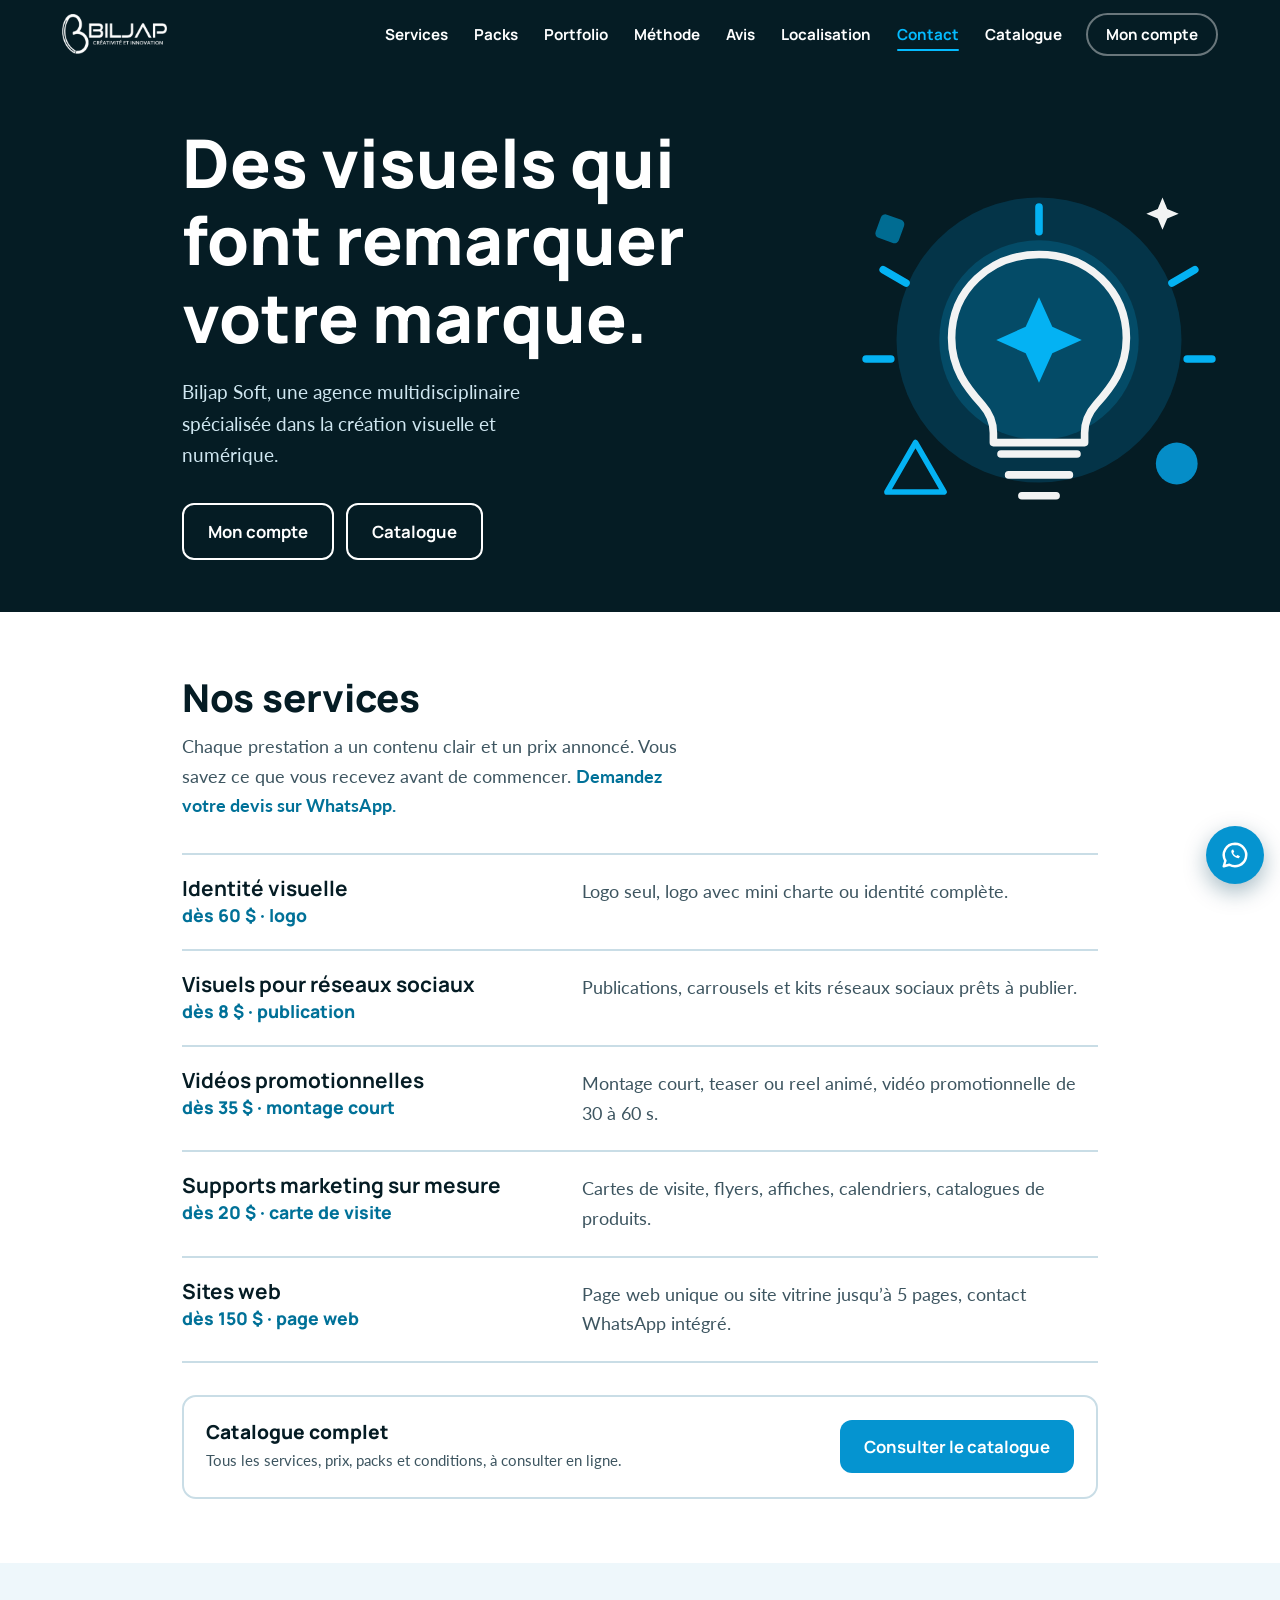
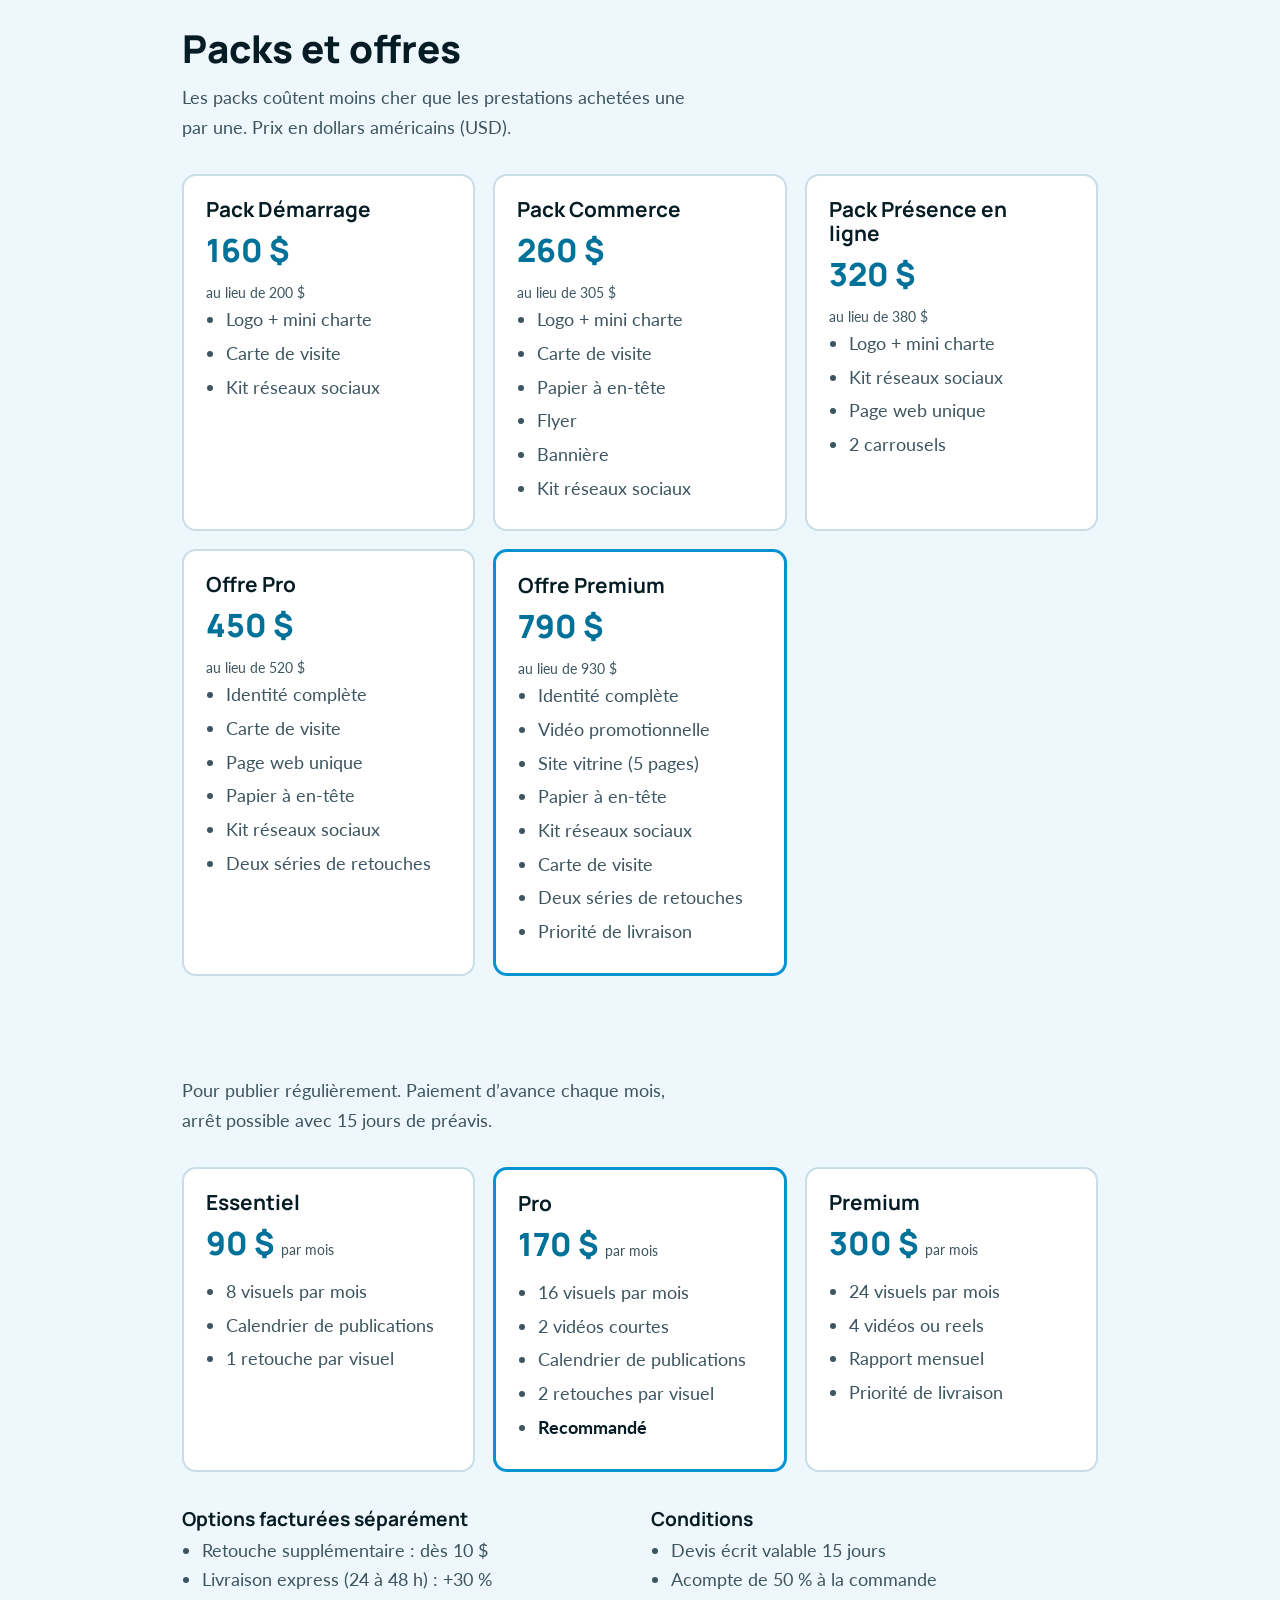
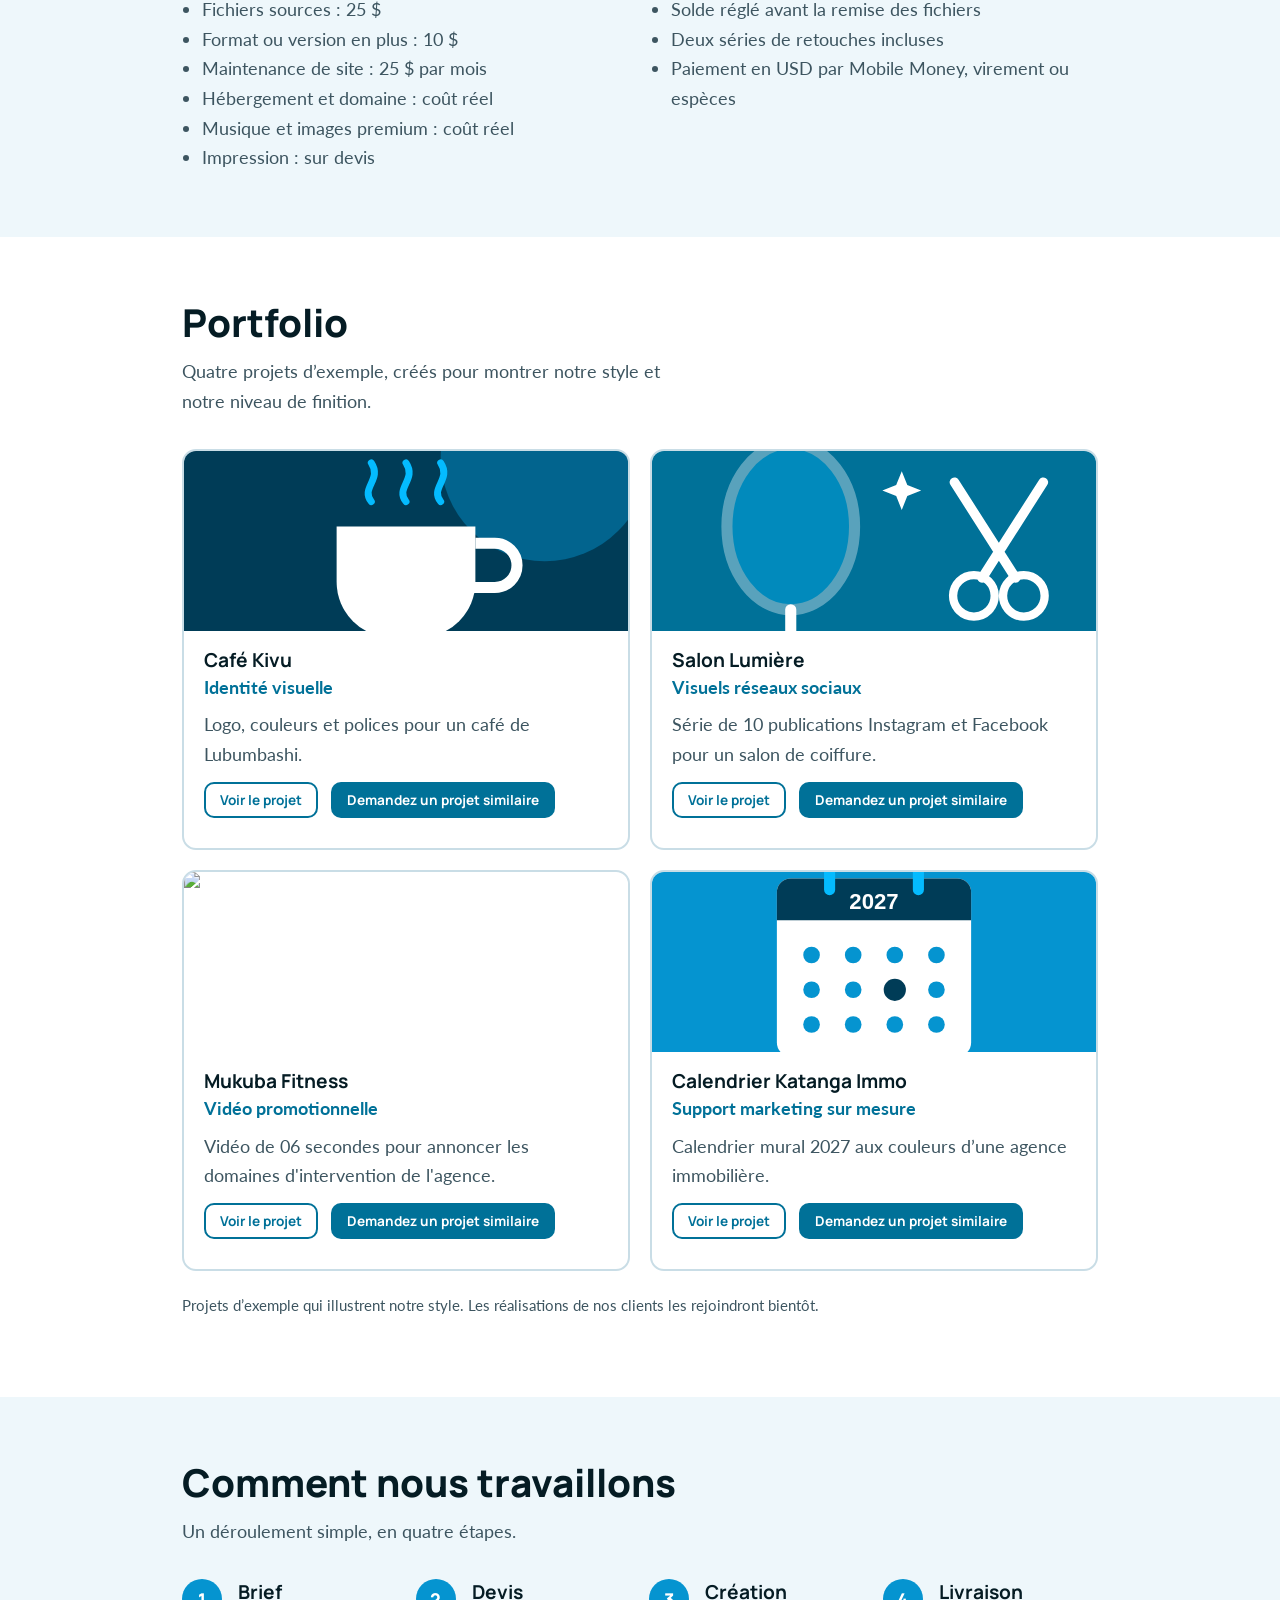
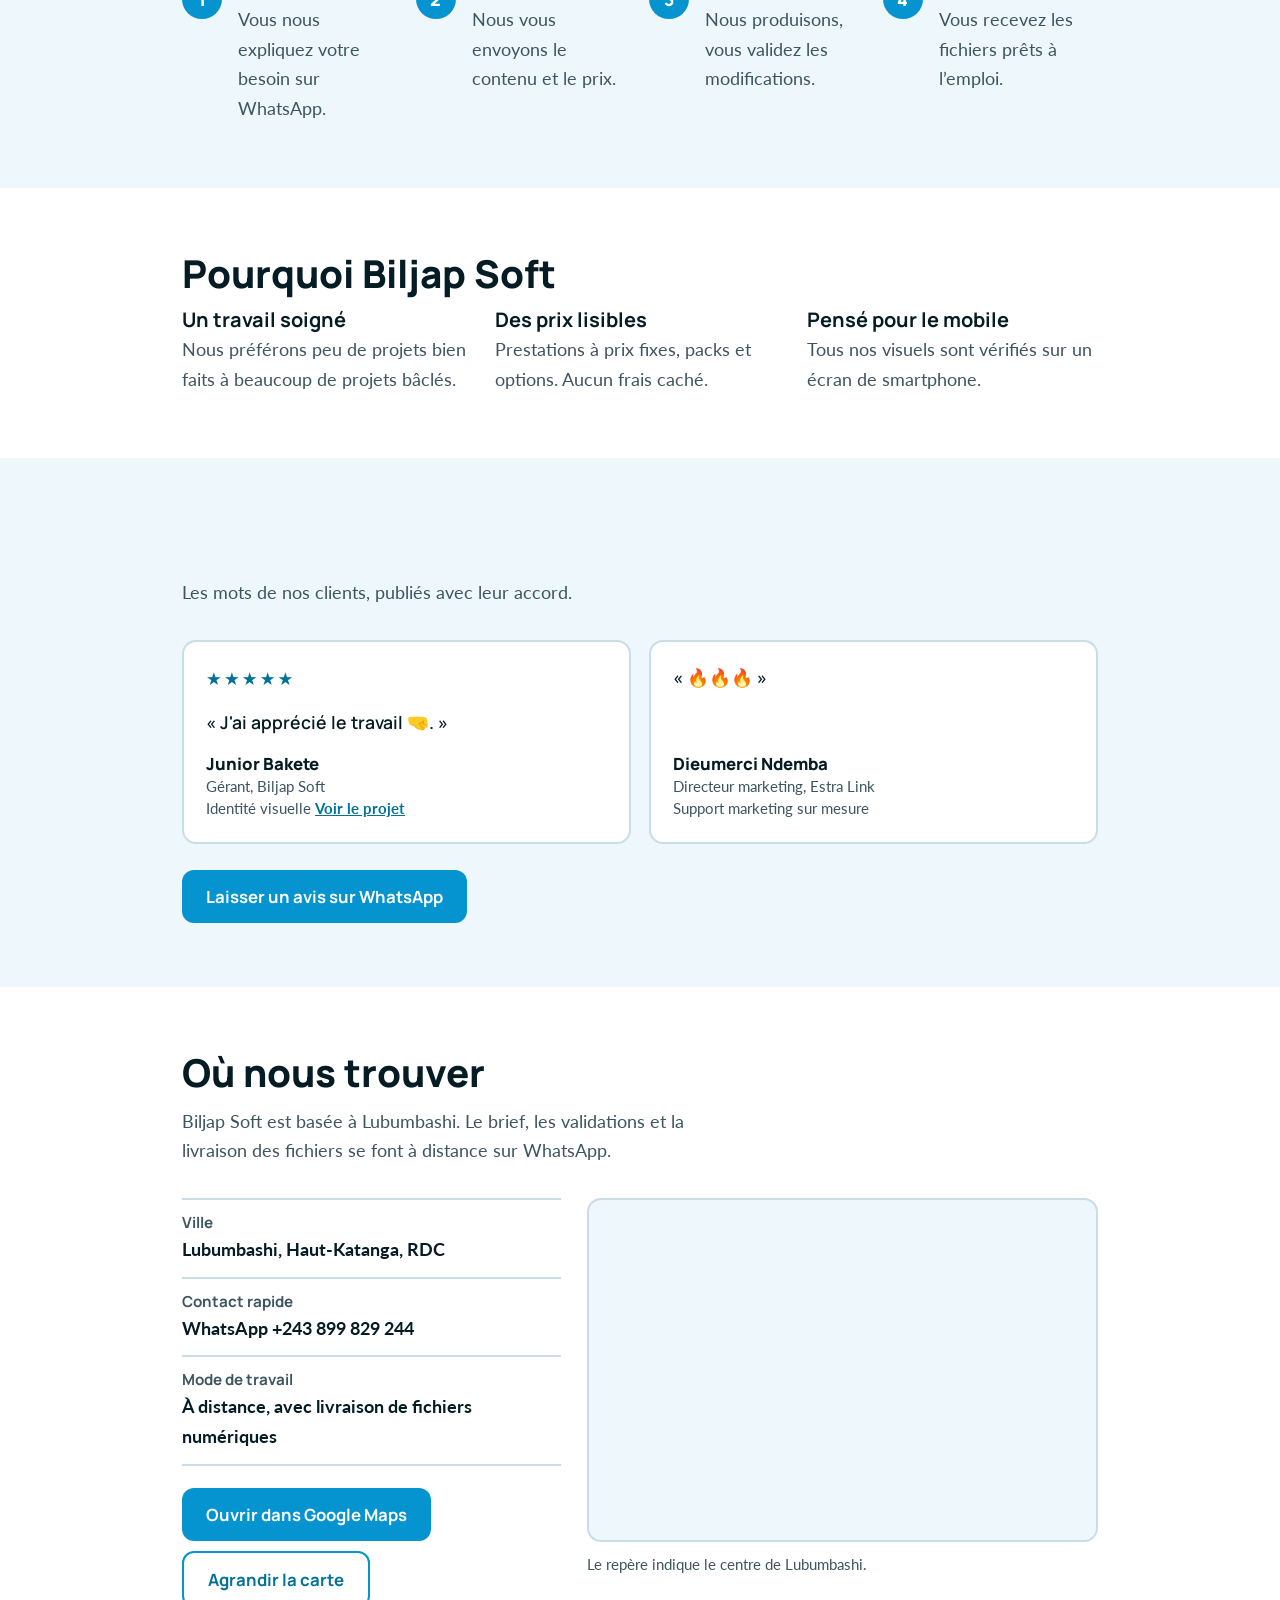
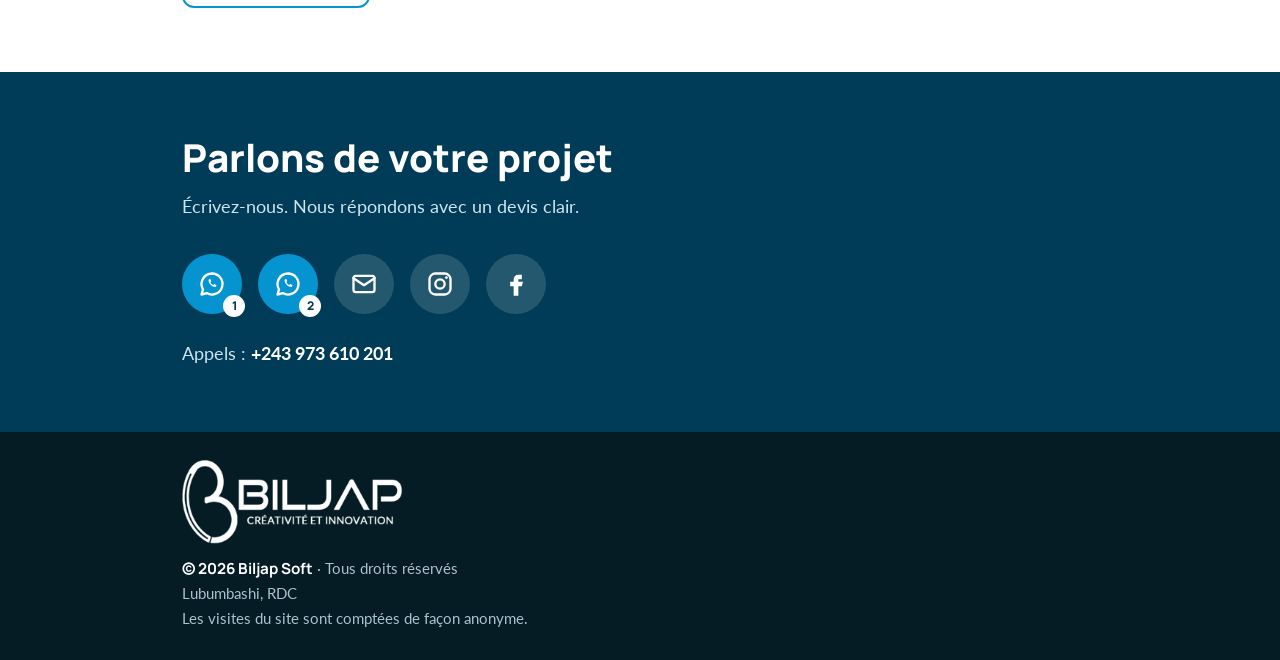
==== index.html @ a33b670e "Update index.html" ====
<!DOCTYPE html>
<html lang="fr">
<head>
<meta name="google-site-verification" content="WA7ahetMxqHsNyZoicNQ0IKhXaXVErOeEX6-_JvcF7I" />
<meta charset="utf-8">
<meta name="viewport" content="width=device-width, initial-scale=1, viewport-fit=cover">
<link rel="icon" href="assets/favicon.svg" type="image/svg+xml">
<title>Biljap Soft – Agence de création visuelle et numérique à Lubumbashi</title>
<meta name="description" content="Identité visuelle, vidéos promotionnelles, supports marketing et sites web sur mesure. Agence à Lubumbashi.">
<link rel="stylesheet" href="https://fonts.googleapis.com/css2?family=Lato:wght@400;700&family=Manrope:wght@600;700;800&display=swap">
<link rel="stylesheet" href="assets/style.css?v=3">
<link rel="stylesheet" href="assets/avis.css?v=3">
<link rel="stylesheet" href="assets/animations.css">
<link rel="stylesheet" href="assets/navbar.css?v=2">
<script src="assets/script.js" defer></script>
<script src="assets/navbar.js?v=2" defer></script>
<script src="assets/portfolio-video.js?v=2" defer></script>
<script src="assets/avis.js?v=3" defer></script>
<script src="assets/supabase-config.js" defer></script>
<script src="assets/visites.js" defer></script>
<script type="application/ld+json">{"@context":"https://schema.org","@type":"ProfessionalService","name":"Biljap Soft","description":"Agence de création visuelle et numérique : identité visuelle, réseaux sociaux, vidéos, supports marketing et sites web.","telephone":"+243973610201","email":"contact1bjp@gmail.com","address":{"@type":"PostalAddress","streetAddress":"Quartier Karavia","addressLocality":"Lubumbashi","addressRegion":"Haut-Katanga","addressCountry":"CD"},"geo":{"@type":"GeoCoordinates","latitude":-11.6647,"longitude":27.4794},"areaServed":"Lubumbashi","sameAs":["https://instagram.com/biljap1","https://facebook.com/biljap01"]}</script>
</head>
<body>
<div class="topnav" id="topnav">
  <div class="wrap tn-in">
    <a class="logo" href="#haut" aria-label="Biljap Soft, retour en haut"><img src="assets/logo-biljap-blanc.png" alt="Biljap, créativité et innovation" height="40" style="height:40px;width:auto;display:block"></a>
    <button class="burger" type="button" aria-expanded="false" aria-controls="menu" aria-label="Ouvrir le menu"><span></span><span></span><span></span></button>
    <nav class="menu" id="menu" aria-label="Navigation du site"><a href="#services">Services</a><a href="#packs">Packs</a><a href="#portfolio">Portfolio</a><a href="#methode">Méthode</a><a href="#avis">Avis</a><a href="#localisation">Localisation</a><a href="#contact">Contact</a><a href="catalogue.html">Catalogue</a><a class="compte" href="compte.html">Mon compte</a></nav>
  </div>
</div>
<header>
  <div class="hero" id="haut">
  <img class="art" src="assets/hero-creativite.svg" alt="" aria-hidden="true">
    <div class="wrap">
      <h1>Des visuels qui font remarquer votre marque.</h1>
      <p>Biljap Soft, une agence multidisciplinaire spécialisée dans la création visuelle et numérique.</p>
      <div class="btns">
        <a class="btn ghost" href="compte.html">Mon compte</a>
        <a class="btn ghost" href="catalogue.html">Catalogue</a>
      </div>
    </div>
  </div>
</header>
<main>
<section id="services">
  <div class="wrap">
    <h2>Nos services</h2>
    <p class="lead">Chaque prestation a un contenu clair et un prix annoncé. Vous savez ce que vous recevez avant de commencer. <a href="whatsapp://send?phone=243899829244?text=Bonjour%20Biljap%2C%20je%20souhaite%20un%20devis." style="text-decoration:none"><b>Demandez votre devis sur WhatsApp.</b></a></p>
    <div class="svc">
      <article><h3>Identité visuelle <span class="px">dès 60 $ · logo</span></h3><p>Logo seul, logo avec mini charte ou identité complète.</p></article>
      <article><h3>Visuels pour réseaux sociaux <span class="px">dès 8 $ · publication</span></h3><p>Publications, carrousels et kits réseaux sociaux prêts à publier.</p></article>
      <article><h3>Vidéos promotionnelles <span class="px">dès 35 $ · montage court</span></h3><p>Montage court, teaser ou reel animé, vidéo promotionnelle de 30 à 60 s.</p></article>
      <article><h3>Supports marketing sur mesure <span class="px">dès 20 $ · carte de visite</span></h3><p>Cartes de visite, flyers, affiches, calendriers, catalogues de produits.</p></article>
      <article><h3>Sites web <span class="px">dès 150 $ · page web</span></h3><p>Page web unique ou site vitrine jusqu’à 5 pages, contact WhatsApp intégré.</p></article>
    </div>
    <div class="cat"><div><b>Catalogue complet</b><span>Tous les services, prix, packs et conditions, à consulter en ligne.</span></div><a class="btn main" href="catalogue.html">Consulter le catalogue</a></div>
  </div>
</section>

<section class="alt" id="packs">
  <div class="wrap">
    <h2>Packs et offres</h2>
    <p class="lead">Les packs coûtent moins cher que les prestations achetées une par une. Prix en dollars américains (USD).</p>
    <div class="packs"><div class="pack"><h3>Pack Démarrage</h3><div class="p">160 $</div><small>au lieu de 200 $</small><ul><li>Logo + mini charte</li><li>Carte de visite</li><li>Kit réseaux sociaux</li></ul></div><div class="pack"><h3>Pack Commerce</h3><div class="p">260 $</div><small>au lieu de 305 $</small><ul><li>Logo + mini charte</li><li>Carte de visite</li><li>Papier à en-tête</li><li>Flyer</li><li>Bannière</li><li>Kit réseaux sociaux</li></ul></div><div class="pack"><h3>Pack Présence en ligne</h3><div class="p">320 $</div><small>au lieu de 380 $</small><ul><li>Logo + mini charte</li><li>Kit réseaux sociaux</li><li>Page web unique</li><li>2 carrousels</li></ul></div><div class="pack"><h3>Offre Pro</h3><div class="p">450 $</div><small>au lieu de 520 $</small><ul><li>Identité complète</li><li>Carte de visite</li><li>Page web unique</li><li>Papier à en-tête</li><li>Kit réseaux sociaux</li><li>Deux séries de retouches</li></ul></div><div class="pack best"><h3>Offre Premium</h3><div class="p">790 $</div><small>au lieu de 930 $</small><ul><li>Identité complète</li><li>Vidéo promotionnelle</li><li>Site vitrine (5 pages)</li><li>Papier à en-tête</li><li>Kit réseaux sociaux</li><li>Carte de visite</li><li>Deux séries de retouches</li><li>Priorité de livraison</li></ul></div></div>
    <h2 style="margin-top:44px">Abonnements mensuels</h2>
    <p class="lead">Pour publier régulièrement. Paiement d’avance chaque mois, arrêt possible avec 15 jours de préavis.</p>
    <div class="packs"><div class="pack"><h3>Essentiel</h3><div class="p">90 $ <small>par mois</small></div><ul><li>8 visuels par mois</li><li>Calendrier de publications</li><li>1 retouche par visuel</li></ul></div><div class="pack best"><h3>Pro</h3><div class="p">170 $ <small>par mois</small></div><ul><li>16 visuels par mois</li><li>2 vidéos courtes</li><li>Calendrier de publications</li><li>2 retouches par visuel</li><li><em>Recommandé</em></li></ul></div><div class="pack"><h3>Premium</h3><div class="p">300 $ <small>par mois</small></div><ul><li>24 visuels par mois</li><li>4 vidéos ou reels</li><li>Rapport mensuel</li><li>Priorité de livraison</li></ul></div></div>
    <div class="rules" style="margin-top:36px">
      <div><h3>Options facturées séparément</h3><ul><li>Retouche supplémentaire : dès 10 $</li><li>Livraison express (24 à 48 h) : +30 %</li><li>Fichiers sources : 25 $</li><li>Format ou version en plus : 10 $</li><li>Maintenance de site : 25 $ par mois</li><li>Hébergement et domaine : coût réel</li><li>Musique et images premium : coût réel</li><li>Impression : sur devis</li></ul></div>
      <div><h3>Conditions</h3><ul><li>Devis écrit valable 15 jours</li><li>Acompte de 50 % à la commande</li><li>Solde réglé avant la remise des fichiers</li><li>Deux séries de retouches incluses</li><li>Paiement en USD par Mobile Money, virement ou espèces</li></ul></div>
    </div>
  </div>
</section>

<section id="portfolio">
  <div class="wrap">
    <h2>Portfolio</h2>
    <p class="lead">Quatre projets d’exemple, créés pour montrer notre style et notre niveau de finition.</p>
    <div class="works">
      <article class="work"><div class="thumb" style="padding:0;display:block"><img src="assets/projet-cafe-kivu.svg" alt="Tasse de café fumante" width="320" height="180" style="width:100%;height:180px;object-fit:cover;display:block"></div><div class="t"><h3>Café Kivu</h3><div class="k">Identité visuelle</div><p>Logo, couleurs et polices pour un café de Lubumbashi.</p><a class="sec" href="projet.html?id=cafe-kivu">Voir le projet</a> <a href="https://wa.me/243899829244?text=Bonjour%2C%20je%20souhaite%20une%20identit%C3%A9%20visuelle%20comme%20Caf%C3%A9%20Kivu.">Demandez un projet similaire</a></div></article>
      <article class="work"><div class="thumb" style="padding:0;display:block"><img src="assets/projet-salon-lumiere.svg" alt="Miroir et ciseaux de coiffure" width="320" height="180" style="width:100%;height:180px;object-fit:cover;display:block"></div><div class="t"><h3>Salon Lumière</h3><div class="k">Visuels réseaux sociaux</div><p>Série de 10 publications Instagram et Facebook pour un salon de coiffure.</p><a class="sec" href="projet.html?id=salon-lumiere">Voir le projet</a> <a href="https://wa.me/243899829244?text=Bonjour%2C%20je%20souhaite%20des%20visuels%20comme%20Salon%20Lumi%C3%A8re.">Demandez un projet similaire</a></div></article>
      <article class="work"><div class="thumb" style="padding:0;display:block"><img src="assets/projet-mukuba-fitness.svg" alt="Haltère avec bouton de lecture vidéo" width="320" height="180" style="width:100%;height:180px;object-fit:cover;display:block"></div><div class="t"><h3>Mukuba Fitness</h3><div class="k">Vidéo promotionnelle</div><p>Vidéo de 06 secondes pour annoncer les domaines d'intervention de l'agence.</p><a class="sec" href="projet.html?id=mukuba-fitness">Voir le projet</a> <a href="https://wa.me/243899829244?text=Bonjour%2C%20je%20souhaite%20une%20vid%C3%A9o%20comme%20Mukuba%20Fitness.">Demandez un projet similaire</a></div></article>
      <article class="work"><div class="thumb" style="padding:0;display:block"><img src="assets/projet-calendrier-katanga.svg" alt="Calendrier mural 2027" width="320" height="180" style="width:100%;height:180px;object-fit:cover;display:block"></div><div class="t"><h3>Calendrier Katanga Immo</h3><div class="k">Support marketing sur mesure</div><p>Calendrier mural 2027 aux couleurs d’une agence immobilière.</p><a class="sec" href="projet.html?id=calendrier-katanga-immo">Voir le projet</a> <a href="https://wa.me/243899829244?text=Bonjour%2C%20je%20souhaite%20un%20calendrier%20comme%20Katanga%20Immo.">Demandez un projet similaire</a></div></article>
    </div>
    <p class="note">Projets d’exemple qui illustrent notre style. Les réalisations de nos clients les rejoindront bientôt.</p>
  </div>
</section>

<section class="alt" id="methode">
  <div class="wrap">
    <h2>Comment nous travaillons</h2>
    <p class="lead">Un déroulement simple, en quatre étapes.</p>
    <ol class="steps">
      <li><b>Brief</b><span>Vous nous expliquez votre besoin sur WhatsApp.</span></li>
      <li><b>Devis</b><span>Nous vous envoyons le contenu et le prix.</span></li>
      <li><b>Création</b><span>Nous produisons, vous validez les modifications.</span></li>
      <li><b>Livraison</b><span>Vous recevez les fichiers prêts à l’emploi.</span></li>
    </ol>
  </div>
</section>

<section id="engagements">
  <div class="wrap">
    <h2>Pourquoi Biljap Soft</h2>
    <div class="facts">
      <div><h3>Un travail soigné</h3><p>Nous préférons peu de projets bien faits à beaucoup de projets bâclés.</p></div>
      <div><h3>Des prix lisibles</h3><p>Prestations à prix fixes, packs et options. Aucun frais caché.</p></div>
      <div><h3>Pensé pour le mobile</h3><p>Tous nos visuels sont vérifiés sur un écran de smartphone.</p></div>
    </div>
  </div>
</section>

<section class="alt" id="avis">
  <div class="wrap">
    <h2>Avis de nos clients</h2>
    <p class="lead">Les mots de nos clients, publiés avec leur accord.</p>
    <div id="avis-liste">
      <div class="vide"><b>Les premiers avis arrivent bientôt</b><p>Le site est récent : les avis de nos premiers clients seront publiés ici, avec leur accord. Vous avez déjà travaillé avec nous ? Partagez votre expérience.</p></div>
    </div>
    <div class="avis-cta"><a class="btn main" href="https://wa.me/243899829244?text=Bonjour%20Biljap%20Soft%2C%20je%20souhaite%20laisser%20un%20avis.%0AMon%20nom%20%3A%0AMon%20entreprise%20%3A%0AService%20re%C3%A7u%20%3A%0AMon%20avis%20%3A%0AJe%20vous%20autorise%20%C3%A0%20publier%20cet%20avis%20sur%20votre%20site%20%3A%20oui">Laisser un avis sur WhatsApp</a></div>
  </div>
</section>

<section id="localisation">
  <div class="wrap">
    <h2>Où nous trouver</h2>
    <p class="lead">Biljap Soft est basée à Lubumbashi. Le brief, les validations et la livraison des fichiers se font à distance sur WhatsApp.</p>
    <div class="loc">
      <div>
        <dl>
          <div><dt>Ville</dt><dd>Lubumbashi, Haut-Katanga, RDC</dd></div>
          <div><dt>Contact rapide</dt><dd>WhatsApp +243 899 829 244</dd></div>
          <div><dt>Mode de travail</dt><dd>À distance, avec livraison de fichiers numériques</dd></div>
        </dl>
        <div class="btns">
          <a class="btn main" href="https://www.google.com/maps/search/?api=1&amp;query=Lubumbashi%2C%20RDC" target="_blank" rel="noopener">Ouvrir dans Google Maps</a>
          <a class="btn line" href="https://www.openstreetmap.org/?mlat=-11.6647&amp;mlon=27.4794#map=13/-11.6647/27.4794" target="_blank" rel="noopener">Agrandir la carte</a>
        </div>
      </div>
      <div>
        <div class="map"><iframe title="Carte de Lubumbashi" loading="lazy" referrerpolicy="no-referrer" src="https://www.openstreetmap.org/export/embed.html?bbox=27.42%2C-11.70%2C27.54%2C-11.63&amp;layer=mapnik&amp;marker=-11.6647%2C27.4794"></iframe></div>
        <p class="map-note">Le repère indique le centre de Lubumbashi.</p>
      </div>
    </div>
  </div>
</section>

<section class="contact" id="contact">
  <div class="wrap">
    <h2>Parlons de votre projet</h2>
    <p class="lead">Écrivez-nous. Nous répondons avec un devis clair.</p>
    <div class="icons">
      <a class="wa" href="whatsapp://send?phone=243899829244" aria-label="WhatsApp 1 : +243 899 829 244" title="WhatsApp 1"><img src="assets/icon-whatsapp.svg" alt="" width="28" height="28"><span class="n">1</span></a>
      <a class="wa" href="whatsapp://send?phone=243973610201" aria-label="WhatsApp 2 : +243 973 610 201" title="WhatsApp 2"><img src="assets/icon-whatsapp.svg" alt="" width="28" height="28"><span class="n">2</span></a>
      <a href="mailto:contact1bjp@gmail.com" aria-label="E-mail : contact1bjp@gmail.com" title="E-mail"><img src="assets/icon-email.svg" alt="" width="28" height="28"></a>
      <a href="https://www.instagram.com/biljap1?dmpr=czBpMTJ1c3Nvdmox&utm_source=qr" aria-label="Instagram : biljap1" title="Instagram"><img src="assets/icon-instagram.svg" alt="" width="28" height="28"></a>
      <a href="https://www.facebook.com/share/19TpGvCeK1/?mibextid=wwXIfr" aria-label="Facebook : biljap01" title="Facebook"><img src="assets/icon-facebook.svg" alt="" width="28" height="28"></a>
    </div>
    <p class="call">Appels : <a href="tel:+243973610201" style="text-decoration:none; size:14px">+243 973 610 201</a></p>
  </div>
</section>
</main>

<footer>
  <div class="wrap">
    <img src="assets/logo-biljap-blanc.png" alt="Biljap, créativité et innovation" style="height:84px;width:auto;display:block;margin-bottom:12px"><b>© 2026 Biljap Soft</b> · Tous droits réservés<br>Lubumbashi, RDC<br>Les visites du site sont comptées de façon anonyme.
  </div>
</footer>
</body>
</html>
---- assets/style.css ----
:root{
  --bg:#fff; --text:#051C24; --muted:#3d5560; --surface:#EEF7FB; --line:#c9dde6;
  --brand:#0594D0; --deep:#003C57; --sky:#04BBFF; --accent:#007198; --ink:#051C24;
  --link:#007198;
  box-sizing:border-box;
  padding-top:env(safe-area-inset-top,0px); padding-bottom:env(safe-area-inset-bottom,0px);
}
@media (prefers-color-scheme:dark){
  :root:not([data-theme="light"]){--bg:#051C24;--text:#fff;--muted:#a9c3cf;--surface:#0a2b38;--line:#14495e;--link:#04BBFF}
}
:root[data-theme="dark"]{--bg:#051C24;--text:#fff;--muted:#a9c3cf;--surface:#0a2b38;--line:#14495e;--link:#04BBFF}
html{scroll-padding-top:env(safe-area-inset-top,0px);scroll-behavior:smooth}
*,*::before,*::after{box-sizing:inherit}
body{margin:0;background:var(--bg);color:var(--text);font:400 18px/1.65 Lato,system-ui,sans-serif;-webkit-text-size-adjust:100%}
h1,h2,h3{font-family:Manrope,system-ui,sans-serif;line-height:1.15;margin:0}
a{color:var(--link)}
:focus-visible{outline:3px solid var(--sky);outline-offset:3px}
.wrap{max-width:960px;margin:0 auto;padding:0 22px}

/* En-tête */
header{background:var(--ink);color:#fff}
.bar{display:flex;align-items:center;justify-content:space-between;padding:16px 0}
.logo{display:flex;align-items:center;gap:10px;font:800 20px Manrope,sans-serif;color:#fff;text-decoration:none;letter-spacing:.02em}
.logo i{display:grid;place-items:center;width:36px;height:36px;border-radius:9px;background:linear-gradient(135deg,var(--brand),var(--sky));font:800 22px Manrope,sans-serif;font-style:normal;color:#fff}
.bar a.tel{color:#fff;font-weight:700;text-decoration:none;border:2px solid var(--brand);border-radius:99px;padding:8px 16px}

/* Héros */
.hero{position:relative;overflow:hidden;padding:56px 0 52px}
.hero .art{position:absolute;right:-30px;bottom:-10px;width:min(360px,80vw);opacity:.22;pointer-events:none}
@media(min-width:720px){.hero .art{right:4%;bottom:auto;top:50%;transform:translateY(-50%);width:380px;opacity:.95}}
.hero h1{font-size:clamp(2.2rem,9vw,4.2rem);font-weight:800;max-width:14ch;position:relative}
.hero p{font-size:1.2rem;max-width:34ch;color:#cfe6f0;margin:20px 0 32px;position:relative}
.btns{display:flex;flex-wrap:wrap;gap:12px;position:relative}
.btn{display:inline-block;padding:15px 24px;border-radius:12px;font:700 1.05rem Manrope,sans-serif;text-decoration:none}
.btn.main{background:var(--brand);color:#fff}
.btn.ghost{border:2px solid #fff;color:#fff}

/* Sections */
section{padding:64px 0}
section h2{font-size:clamp(1.7rem,6vw,2.4rem);font-weight:800;margin-bottom:12px}
.lead{color:var(--muted);max-width:52ch;margin:0 0 32px}

/* Services */
.svc{border-top:2px solid var(--line)}
.svc article{display:grid;gap:6px;padding:22px 0;border-bottom:2px solid var(--line)}
.svc h3{font-size:1.3rem;font-weight:700}
.svc p{margin:0;color:var(--muted)}
@media(min-width:720px){.svc article{grid-template-columns:1fr 1.4fr;gap:32px}}

.px{display:block;margin-top:2px;color:var(--link);font:800 1.1rem Manrope,sans-serif}
.packs{display:grid;gap:18px;margin-bottom:36px}
.pack{border:2px solid var(--line);border-radius:14px;padding:22px;background:var(--bg)}
.pack.best{border-color:var(--brand);border-width:3px}
.pack h3{font-size:1.3rem}
.pack .p{font:800 2rem Manrope,sans-serif;color:var(--link);margin:6px 0 12px}
.pack ul{margin:0;padding-left:20px;color:var(--muted)}
.pack li{margin:4px 0}
.pack small{display:block;color:var(--muted);font:400 .9rem Lato,sans-serif}
.pack .p small{display:inline;font-size:.9rem}
.pack em{font-style:normal;font-weight:700;color:var(--text)}
.rules{display:grid;gap:22px}
.rules h3{font-size:1.2rem;margin-bottom:6px}
.rules ul{margin:0;padding-left:20px;color:var(--muted)}
.works{display:grid;gap:20px}
.work{border:2px solid var(--line);border-radius:14px;overflow:hidden;background:var(--bg)}
.thumb{height:180px;display:grid;place-items:center;color:#fff;font:800 2.2rem Manrope,sans-serif;text-align:center;padding:0 12px}
.work .t{padding:18px 20px 22px}
.work h3{font-size:1.2rem}
.work .k{color:var(--link);font-weight:700;margin:2px 0 8px}
.work p{margin:0 0 12px;color:var(--muted)}
.work a{display:inline-block;padding:9px 16px;border-radius:10px;background:var(--accent);color:#fff;font:700 .85rem Manrope,sans-serif;text-decoration:none;transition:transform .2s,box-shadow .2s,background .2s}
.work a:hover{background:var(--brand);transform:translateY(-2px);box-shadow:0 6px 14px rgba(5,148,208,.3)}
.work a:active{transform:scale(.97)}
.note{margin-top:22px;color:var(--muted);font-size:.95rem}
@media(min-width:720px){.packs{grid-template-columns:repeat(3,1fr)}.rules{grid-template-columns:1fr 1fr}.works{grid-template-columns:repeat(2,1fr)}}

/* Méthode */
.alt{background:var(--surface)}
.steps{list-style:none;margin:0;padding:0;display:grid;gap:18px;counter-reset:s}
.steps li{counter-increment:s;position:relative;padding-left:56px}
.steps li::before{content:counter(s);position:absolute;left:0;top:0;width:40px;height:40px;border-radius:50%;background:var(--brand);color:#fff;display:grid;place-items:center;font:800 1.1rem Manrope,sans-serif}
.steps b{display:block;font:700 1.2rem Manrope,sans-serif}
.steps span{color:var(--muted)}
@media(min-width:720px){.steps{grid-template-columns:repeat(4,1fr)}}

/* Engagements */
.facts{display:grid;gap:22px}
.facts h3{font-size:1.25rem;margin-bottom:4px}
.facts p{margin:0;color:var(--muted)}
@media(min-width:720px){.facts{grid-template-columns:repeat(3,1fr)}}

/* Contact */
.contact{background:var(--deep);color:#fff}
.contact .lead{color:#cfe6f0}
.icons{display:flex;flex-wrap:wrap;gap:16px}
.icons a{position:relative;display:grid;place-items:center;width:60px;height:60px;border-radius:50%;background:rgba(255,255,255,.14);color:#fff}
.icons a.wa{background:var(--brand)}
.icons svg{width:28px;height:28px;stroke:currentColor;stroke-width:2;fill:none;stroke-linecap:round;stroke-linejoin:round}
.icons svg .f{fill:currentColor;stroke:none}
.icons .n{position:absolute;right:-3px;bottom:-3px;width:22px;height:22px;border-radius:50%;background:#fff;color:#003C57;font:800 12px/1 Manrope,sans-serif;display:grid;place-items:center}
.cat{margin-top:32px;padding:22px;border:2px solid var(--line);border-radius:14px;display:flex;flex-wrap:wrap;gap:16px;align-items:center;justify-content:space-between}
.cat b{display:block;font:800 1.2rem Manrope,sans-serif}
.cat span{color:var(--muted);font-size:.95rem}
.call{margin:24px 0 0;color:#cfe6f0}
.call a{color:#fff;font-weight:700;font-size:1.15rem}
footer{background:var(--ink);color:#a9c3cf;padding:28px 0;font-size:.95rem}
footer b{color:#fff;font-family:Manrope,sans-serif}
@media(prefers-reduced-motion:reduce){html{scroll-behavior:auto}}

.icons img{width:28px;height:28px;display:block}
.hero img.art{height:auto}

/* Lien « Voir le projet » du portfolio */
.work a.sec{background:transparent;color:var(--link);border:2px solid var(--accent);padding:7px 14px;margin:0 8px 8px 0}
.work a.sec:hover{background:var(--accent);color:#fff}

/* Carte de portfolio avec vidéo */
.thumb-video{position:relative;overflow:hidden;cursor:pointer;background:#000}
.thumb-video video{display:block;width:100%;height:180px;object-fit:cover;transition:transform .6s}
.thumb-video .lecture{position:absolute;left:12px;bottom:12px;padding:5px 12px;border-radius:99px;background:rgba(5,28,36,.78);color:#fff;font:700 .85rem Manrope,sans-serif;pointer-events:none}
.thumb-video:focus-visible{outline:3px solid var(--sky);outline-offset:-3px}
@media(hover:hover){.work:hover .thumb-video video{transform:scale(1.07)}}
.lb video{display:block;width:100%;max-height:78vh;border-radius:14px;background:#000}
---- assets/avis.css ----
/* Biljap Soft – avis clients et localisation */
.carrousel figure{margin:0;display:flex;flex-direction:column;justify-content:space-between;gap:16px;border:2px solid var(--line);border-radius:14px;padding:22px;background:var(--bg)}
.carrousel blockquote{margin:0;font:600 1.1rem/1.55 Manrope,sans-serif}
.carrousel figcaption{color:var(--muted);font-size:.95rem;line-height:1.45}
.carrousel figcaption b{display:block;color:var(--text);font:800 1.05rem Manrope,sans-serif}
.carrousel .stars{color:var(--link);font-size:1.1rem;letter-spacing:.12em}
.carrousel figcaption a{font-weight:700}
.vide{border:2px dashed var(--line);border-radius:14px;padding:24px;max-width:640px;background:var(--bg)}
.vide b{display:block;font:800 1.2rem Manrope,sans-serif;margin-bottom:6px}
.vide p{margin:0;color:var(--muted)}
.avis-cta{margin-top:26px}
.btn.line{border:2px solid var(--brand);color:var(--link);background:transparent}

.loc{display:grid;gap:26px}
@media(min-width:760px){.loc{grid-template-columns:1fr 1.35fr;align-items:start}}
.loc dl{margin:0 0 22px;border-top:2px solid var(--line)}
.loc dl div{padding:12px 0;border-bottom:2px solid var(--line)}
.loc dt{color:var(--muted);font:700 .95rem Manrope,sans-serif}
.loc dd{margin:2px 0 0;font-weight:700}
.loc .btns{gap:10px}
.map{border:2px solid var(--line);border-radius:14px;overflow:hidden;background:var(--surface)}
.map iframe{display:block;width:100%;height:340px;border:0}
.map-note{margin:10px 0 0;color:var(--muted);font-size:.92rem}

/* Carrousel des avis */
.carrousel{position:relative}
.car-vue{overflow:hidden}
.avis.car-piste{display:flex;gap:18px;touch-action:pan-y}
.avis.car-piste figure{flex:0 0 calc((100% - (var(--k,1) - 1) * 18px) / var(--k,1));min-width:0}
.car-cmd{display:flex;align-items:center;justify-content:center;gap:12px;margin-top:20px}
.car-cmd[hidden]{display:none}
.car-b{min-width:48px;height:48px;padding:0 16px;border:2px solid var(--line);border-radius:99px;background:var(--bg);color:var(--text);font:700 1.5rem Manrope,sans-serif;cursor:pointer}
.car-b.p{font-size:.95rem}
.car-b:hover{border-color:var(--brand)}
---- assets/animations.css ----
/* Biljap Soft – animations et interactions */
section[id]{scroll-margin-top:64px}

/* Menu de navigation collant */
.cnav{position:sticky;top:env(safe-area-inset-top,0px);z-index:50;display:flex;gap:8px;overflow-x:auto;padding:10px 22px;background:var(--bg);border-bottom:2px solid var(--line);-webkit-overflow-scrolling:touch;scrollbar-width:none}
.cnav::-webkit-scrollbar{display:none}
.cnav a{flex:none;padding:8px 14px;border:2px solid var(--line);border-radius:99px;color:var(--text);font:700 .95rem Manrope,sans-serif;text-decoration:none;transition:background .2s,color .2s,border-color .2s}
.cnav a:hover{border-color:var(--brand)}
.cnav a[aria-current="true"]{background:var(--brand);border-color:var(--brand);color:#fff}

/* Apparition au défilement */
.js [data-aos]{opacity:0;transition:opacity .7s ease,transform .7s cubic-bezier(.2,.7,.2,1)}
.js [data-aos="fade-up"]{transform:translateY(26px)}
.js [data-aos="zoom-in"]{transform:scale(.94)}
.js [data-aos].aos-in{opacity:1;transform:none}

/* Entrée de l'en-tête */
@keyframes rise{from{opacity:0;transform:translateY(22px)}to{opacity:1;transform:none}}
@keyframes float{50%{translate:0 -12px}}
.js .hero h1,.js .chero h1{animation:rise .8s both}
.js .hero p,.js .chero .sub,.js .chero .kick{animation:rise .8s .12s both}
.js .hero .btns{animation:rise .8s .24s both}
.hero img.art{animation:float 7s ease-in-out infinite}

/* Survol (écrans avec souris) */
.btn{transition:transform .2s,box-shadow .2s,background .2s}
.btn:active{transform:scale(.97)}
.icons a{transition:transform .2s,background .2s}
.work .thumb{overflow:hidden;cursor:zoom-in}
.work .thumb img{transition:transform .6s}
@media (hover:hover){
  .btn:hover{transform:translateY(-2px);box-shadow:0 8px 18px rgba(5,148,208,.35)}
  .icons a:hover{transform:scale(1.1)}
  .pack,.work,.item,.svc article{transition:transform .25s,box-shadow .25s,border-color .25s}
  .pack:hover,.work:hover,.item:hover{transform:translateY(-4px);box-shadow:0 12px 26px rgba(0,60,87,.16);border-color:var(--brand)}
  .work:hover .thumb img{transform:scale(1.07)}
}

/* Barre de progression, retour en haut, WhatsApp */
.progress{position:fixed;top:env(safe-area-inset-top,0px);left:0;right:0;height:4px;z-index:70;background:linear-gradient(90deg,var(--brand),var(--sky));transform-origin:0 50%;transform:scaleX(0);pointer-events:none}
.fab{position:fixed;right:16px;bottom:calc(16px + env(safe-area-inset-bottom,0px));z-index:60;width:58px;height:58px;border-radius:50%;background:var(--brand);display:grid;place-items:center;box-shadow:0 8px 22px rgba(0,60,87,.35);transition:transform .2s,bottom .3s}
.fab:hover{transform:scale(1.08)}
.totop{position:fixed;right:20px;bottom:calc(86px + env(safe-area-inset-bottom,0px));z-index:60;width:46px;height:46px;border-radius:50%;border:2px solid var(--line);background:var(--bg);color:var(--text);font:800 1.3rem/1 Manrope,sans-serif;cursor:pointer;opacity:0;pointer-events:none;transform:translateY(10px);transition:opacity .25s,transform .25s,bottom .3s}
.totop.show{opacity:1;pointer-events:auto;transform:none}
body.has-bar .fab{bottom:calc(92px + env(safe-area-inset-bottom,0px))}
body.has-bar .totop{bottom:calc(162px + env(safe-area-inset-bottom,0px))}
body.has-bar{padding-bottom:84px}

/* Agrandissement des images */
.lb{position:fixed;inset:0;z-index:80;background:rgba(5,28,36,.92);display:grid;place-items:center;padding:24px;animation:rise .3s both}
.lb figure{margin:0;max-width:min(92vw,760px);text-align:center}
.lb img{width:100%;height:auto;border-radius:14px;background:var(--deep)}
.lb figcaption{margin-top:12px;color:#fff;font:700 1.1rem Manrope,sans-serif}
.lb-x{position:absolute;top:calc(14px + env(safe-area-inset-top,0px));right:16px;width:46px;height:46px;border-radius:50%;border:2px solid #fff;background:transparent;color:#fff;font-size:1.8rem;line-height:1;cursor:pointer}
body.noscroll{overflow:hidden}

/* Devis estimatif */
.pack{position:relative}
.pack h3{padding-right:52px}
.pack .add{position:absolute;top:16px;right:16px}
.add{flex:none;width:40px;height:40px;border-radius:50%;border:2px solid var(--brand);background:transparent;color:var(--link);font:800 1.3rem/1 Manrope,sans-serif;cursor:pointer;display:grid;place-items:center;transition:background .2s,color .2s,transform .2s}
.add[aria-pressed="true"]{background:var(--brand);color:#fff}
.add:active{transform:scale(.92)}
.row.sel{background:var(--surface)}
.pack.sel{border-color:var(--brand);box-shadow:0 0 0 2px var(--brand) inset}
.qbar{position:fixed;left:0;right:0;bottom:0;z-index:65;display:flex;align-items:center;gap:10px;flex-wrap:wrap;padding:12px 16px calc(12px + env(safe-area-inset-bottom,0px));background:var(--deep);color:#fff;box-shadow:0 -8px 24px rgba(0,0,0,.25);transform:translateY(110%);transition:transform .3s}
.qbar.show{transform:none}
.qinfo{flex:1 1 150px;line-height:1.3}
.qn{display:block;font-size:.85rem;color:#cfe6f0}
.qt{font:800 1.2rem Manrope,sans-serif}
.qclear{flex:none;padding:10px 14px;border:2px solid #fff;border-radius:10px;background:transparent;color:#fff;font:700 .95rem Manrope,sans-serif;cursor:pointer}
.qsend{flex:none;padding:12px 16px;border-radius:10px;background:var(--brand);color:#fff;font:800 .95rem Manrope,sans-serif;text-decoration:none}

@media (prefers-reduced-motion:reduce){
  *,*::before,*::after{animation:none!important;transition:none!important}
  .js [data-aos]{opacity:1;transform:none}
}
---- assets/navbar.css ----
/* Biljap Soft – barre de navigation fixe, transparente, avec menu hamburger */
:root{--tn-h:68px}
html{scroll-padding-top:calc(var(--tn-h) + env(safe-area-inset-top,0px) + 8px)}
section[id]{scroll-margin-top:calc(var(--tn-h) + 8px)}
header{padding-top:calc(var(--tn-h) + env(safe-area-inset-top,0px))}

.topnav{position:fixed;top:0;left:0;right:0;z-index:65;padding-top:env(safe-area-inset-top,0px);color:#fff;transition:top .3s ease}
/* Barre cachée : on déplace « top » (et non transform, qui enfermerait le menu plein écran) */
.topnav.cache{top:calc(-1 * (var(--tn-h) + env(safe-area-inset-top,0px) + 4px))}
/* Le fond flou est sur un pseudo-élément pour ne pas enfermer le menu plein écran */
.topnav::before{content:"";position:absolute;inset:0;z-index:-1;background:rgba(5,28,36,.78);-webkit-backdrop-filter:blur(14px) saturate(140%);backdrop-filter:blur(14px) saturate(140%);box-shadow:0 1px 0 rgba(255,255,255,.12);opacity:0;transition:opacity .3s}
.topnav.solid::before{opacity:1}
.topnav .wrap{max-width:1200px}
.tn-in{height:var(--tn-h);display:flex;align-items:center;justify-content:space-between}
.tn-in .logo,.burger{position:relative;z-index:2}

.burger{width:48px;height:48px;border:0;border-radius:14px;background:rgba(255,255,255,.14);cursor:pointer;display:grid;place-items:center;-webkit-backdrop-filter:blur(6px);backdrop-filter:blur(6px);transition:background .2s}
.burger:hover{background:rgba(255,255,255,.24)}
.burger:focus-visible,.menu a:focus-visible{outline:3px solid var(--sky);outline-offset:3px}
.burger span{grid-area:1/1;width:22px;height:2px;border-radius:2px;background:#fff;transition:transform .3s,opacity .2s}
.burger span:nth-child(1){transform:translateY(-7px)}
.burger span:nth-child(3){transform:translateY(7px)}
.burger[aria-expanded="true"] span:nth-child(1){transform:rotate(45deg)}
.burger[aria-expanded="true"] span:nth-child(2){opacity:0}
.burger[aria-expanded="true"] span:nth-child(3){transform:rotate(-45deg)}

/* Menu plein écran sur téléphone et tablette */
.menu{position:fixed;inset:0;z-index:1;display:flex;flex-direction:column;gap:2px;padding:calc(var(--tn-h) + env(safe-area-inset-top,0px) + 14px) 28px 40px;overflow-y:auto;background:rgba(5,28,36,.97);-webkit-backdrop-filter:blur(18px);backdrop-filter:blur(18px);opacity:0;visibility:hidden;transform:translateY(-12px);transition:opacity .3s,transform .3s,visibility 0s .3s}
.topnav.open .menu{opacity:1;visibility:visible;transform:none;transition:opacity .3s,transform .3s}
.menu a{display:block;padding:12px 4px;color:#fff;text-decoration:none;font:800 clamp(1.5rem,6.5vw,2rem) Manrope,sans-serif;border-bottom:1px solid rgba(255,255,255,.1);opacity:0;transform:translateY(10px);transition:opacity .35s,transform .35s,color .2s}
.topnav.open .menu a{opacity:1;transform:none;transition-delay:calc(var(--i,0) * 40ms + 60ms)}
.menu a[aria-current="true"]{color:var(--sky)}
.menu a.compte{margin-top:18px;border:2px solid rgba(255,255,255,.35);border-radius:99px;padding:12px 22px;text-align:center;font-size:1.2rem}

/* Grand écran : les liens s'affichent directement dans la barre */
@media(min-width:1100px){
  .burger{display:none}
  .menu{position:static;inset:auto;z-index:auto;flex-direction:row;align-items:center;gap:2px;padding:0;overflow:visible;background:none;-webkit-backdrop-filter:none;backdrop-filter:none;opacity:1;visibility:visible;transform:none;transition:none}
  .menu a{position:relative;padding:10px 12px;border:0;font:700 .95rem Manrope,sans-serif;opacity:1;transform:none;transition:color .2s}
  .menu a::after{content:"";position:absolute;left:12px;right:12px;bottom:4px;height:2px;border-radius:2px;background:var(--sky);transform:scaleX(0);transform-origin:0 50%;transition:transform .3s}
  .menu a:hover::after,.menu a[aria-current="true"]::after{transform:scaleX(1)}
  .menu a.compte{margin:0 0 0 10px;padding:9px 18px;font-size:.95rem;border:2px solid rgba(255,255,255,.4)}
  .menu a.compte::after{display:none}
  .menu a.compte:hover{background:rgba(255,255,255,.12)}
}
@media(prefers-reduced-motion:reduce){.topnav,.menu,.menu a,.burger span,.topnav::before{transition:none}}
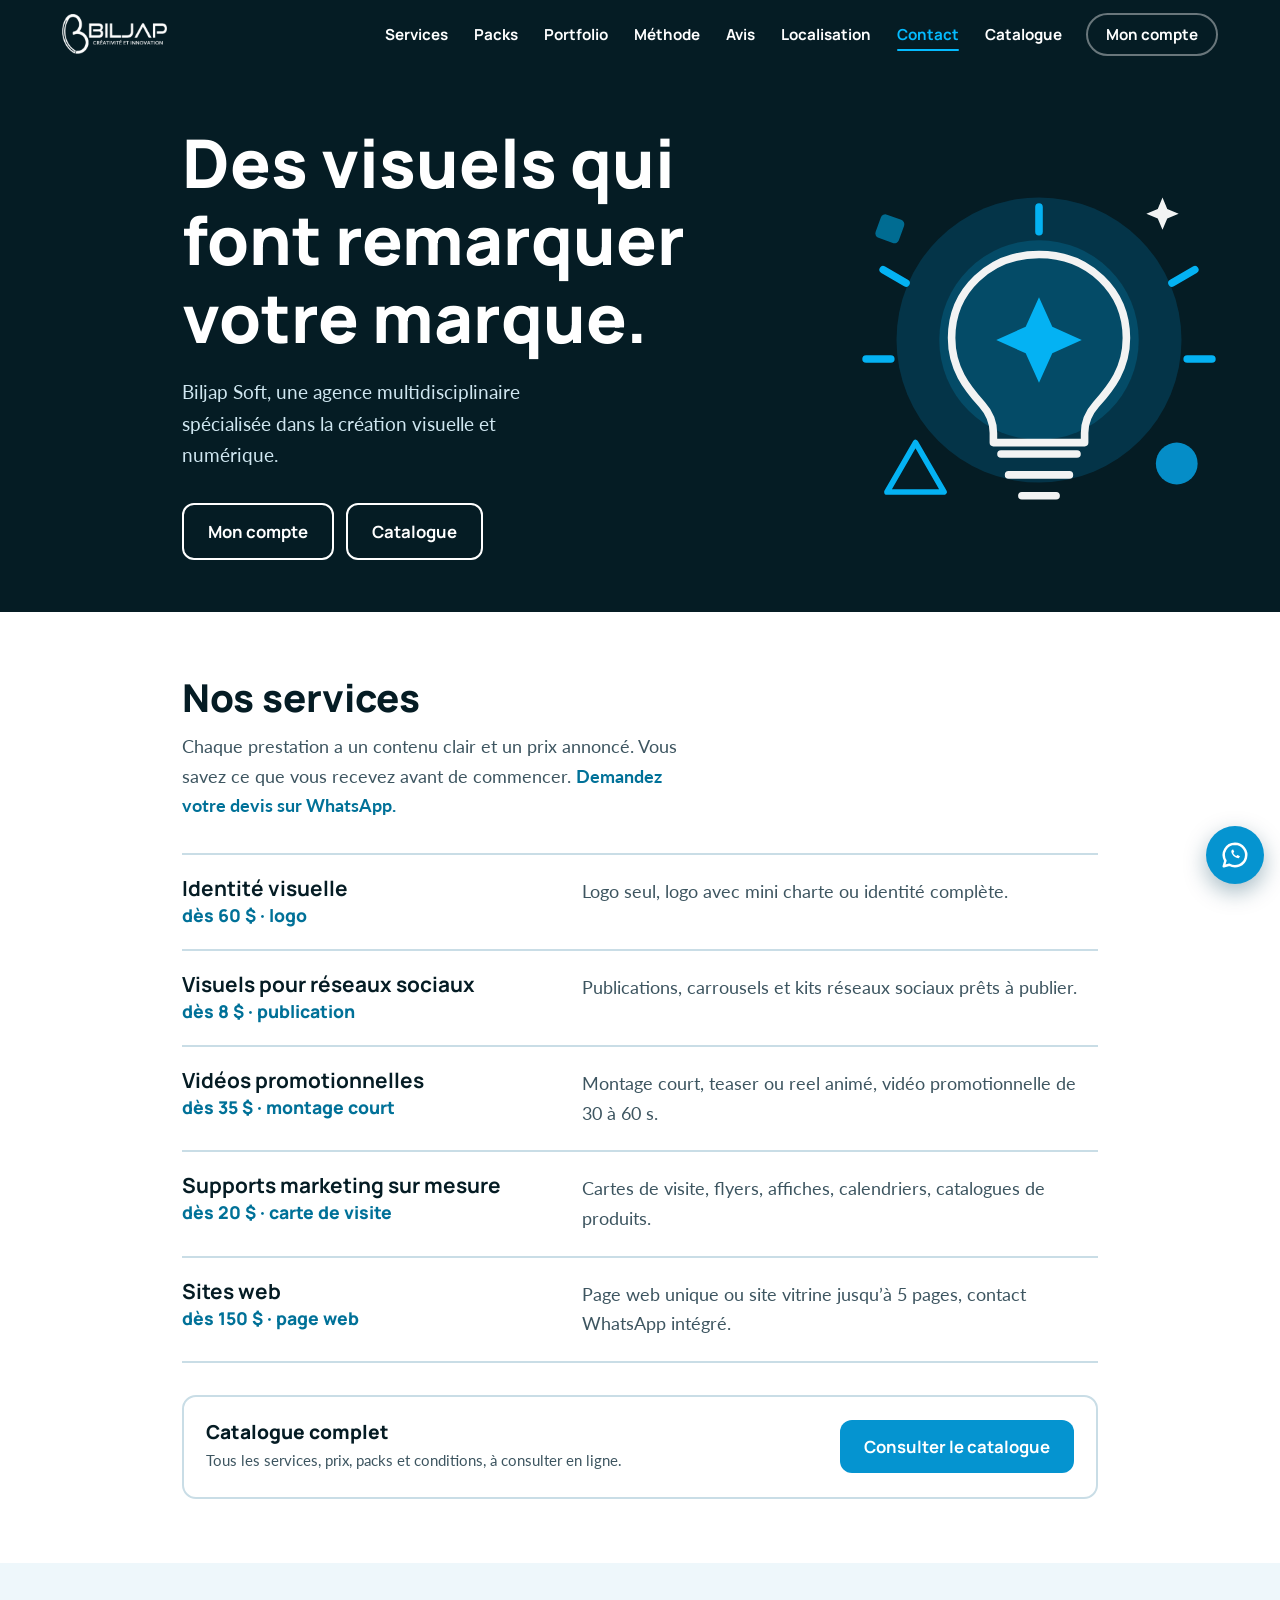
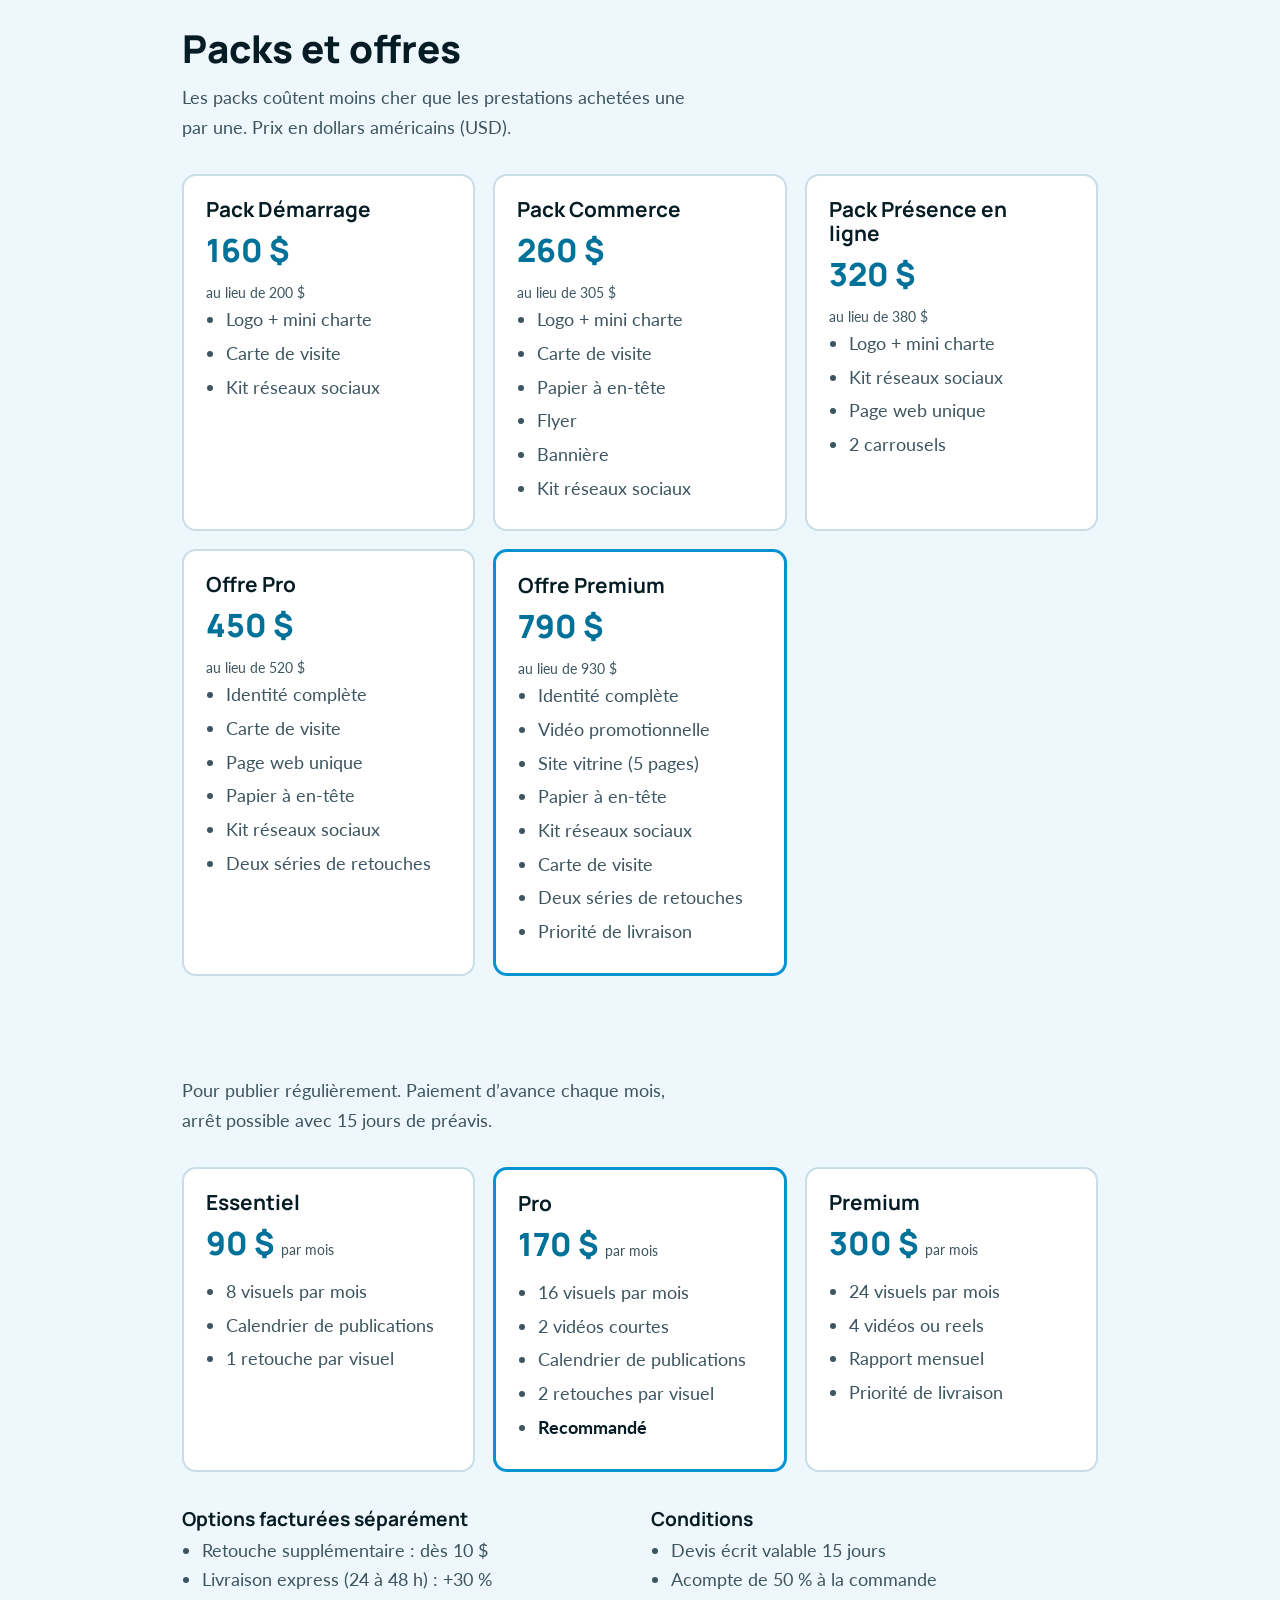
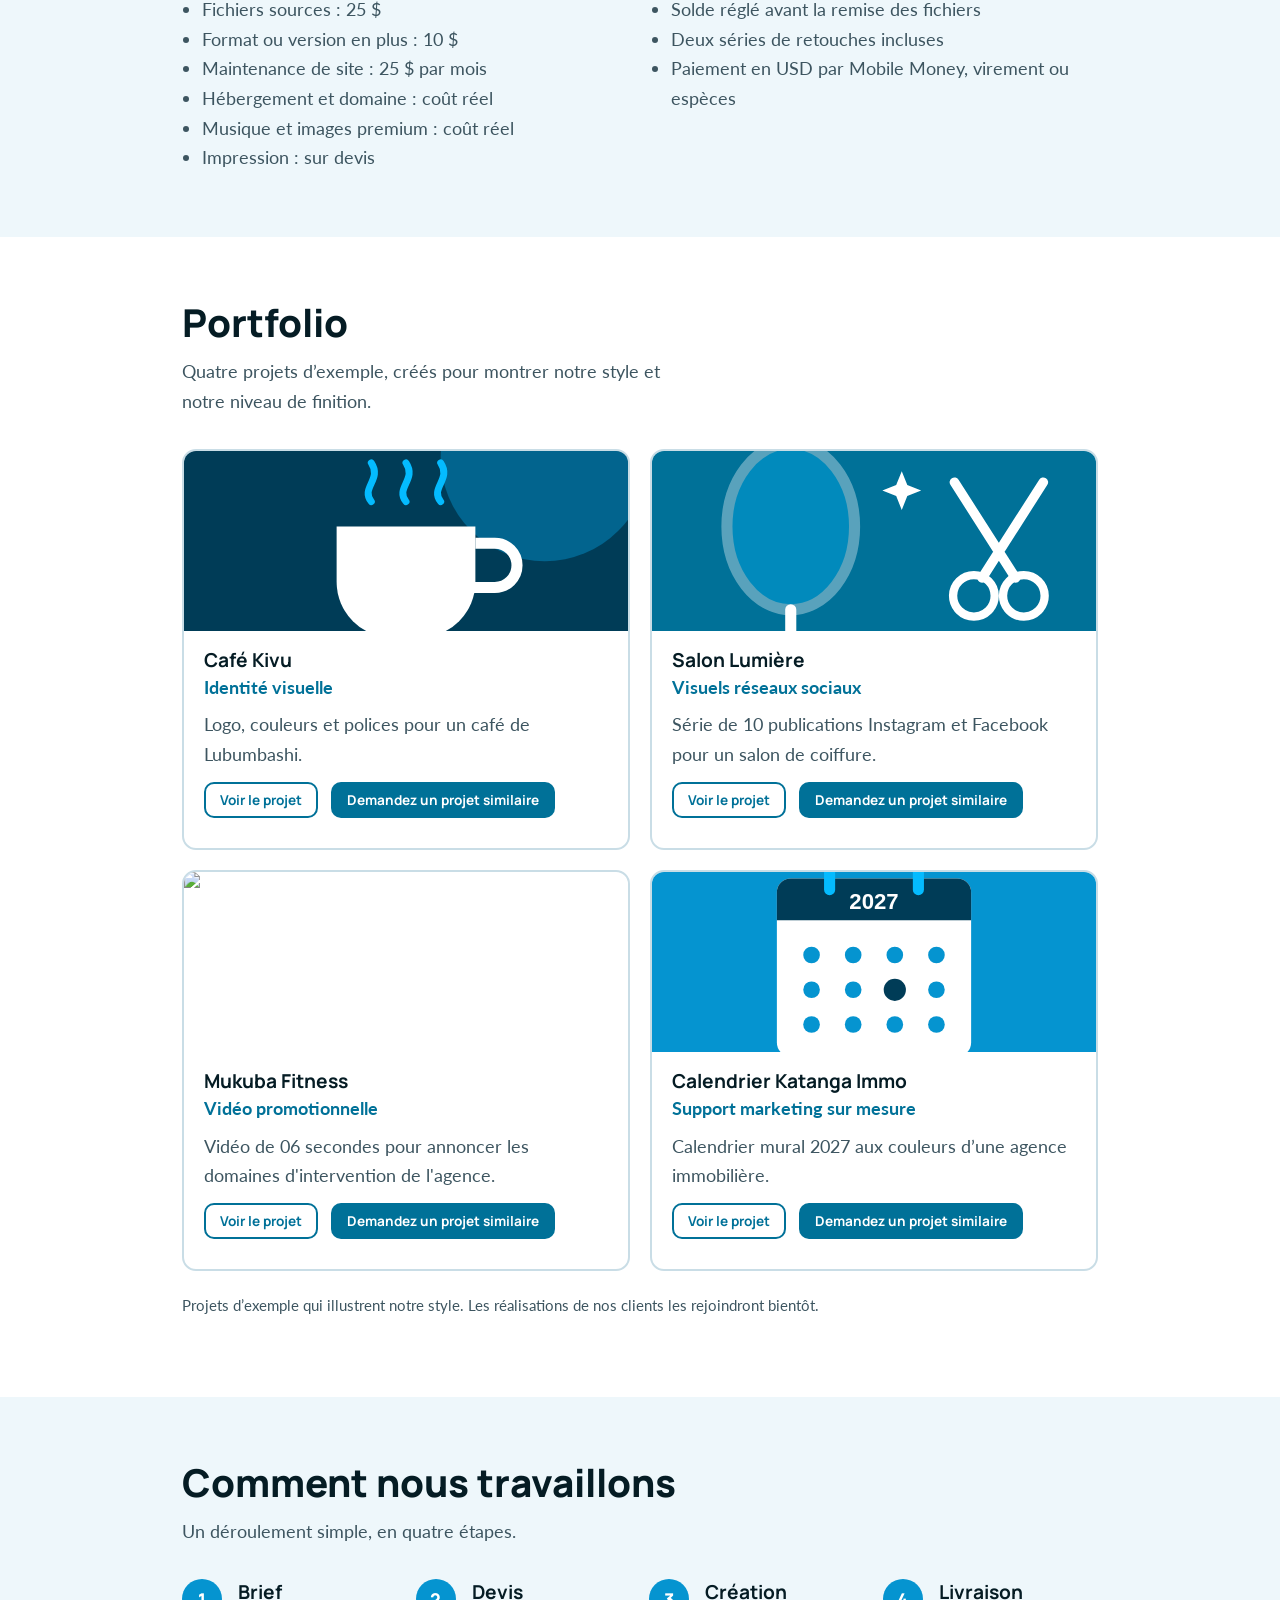
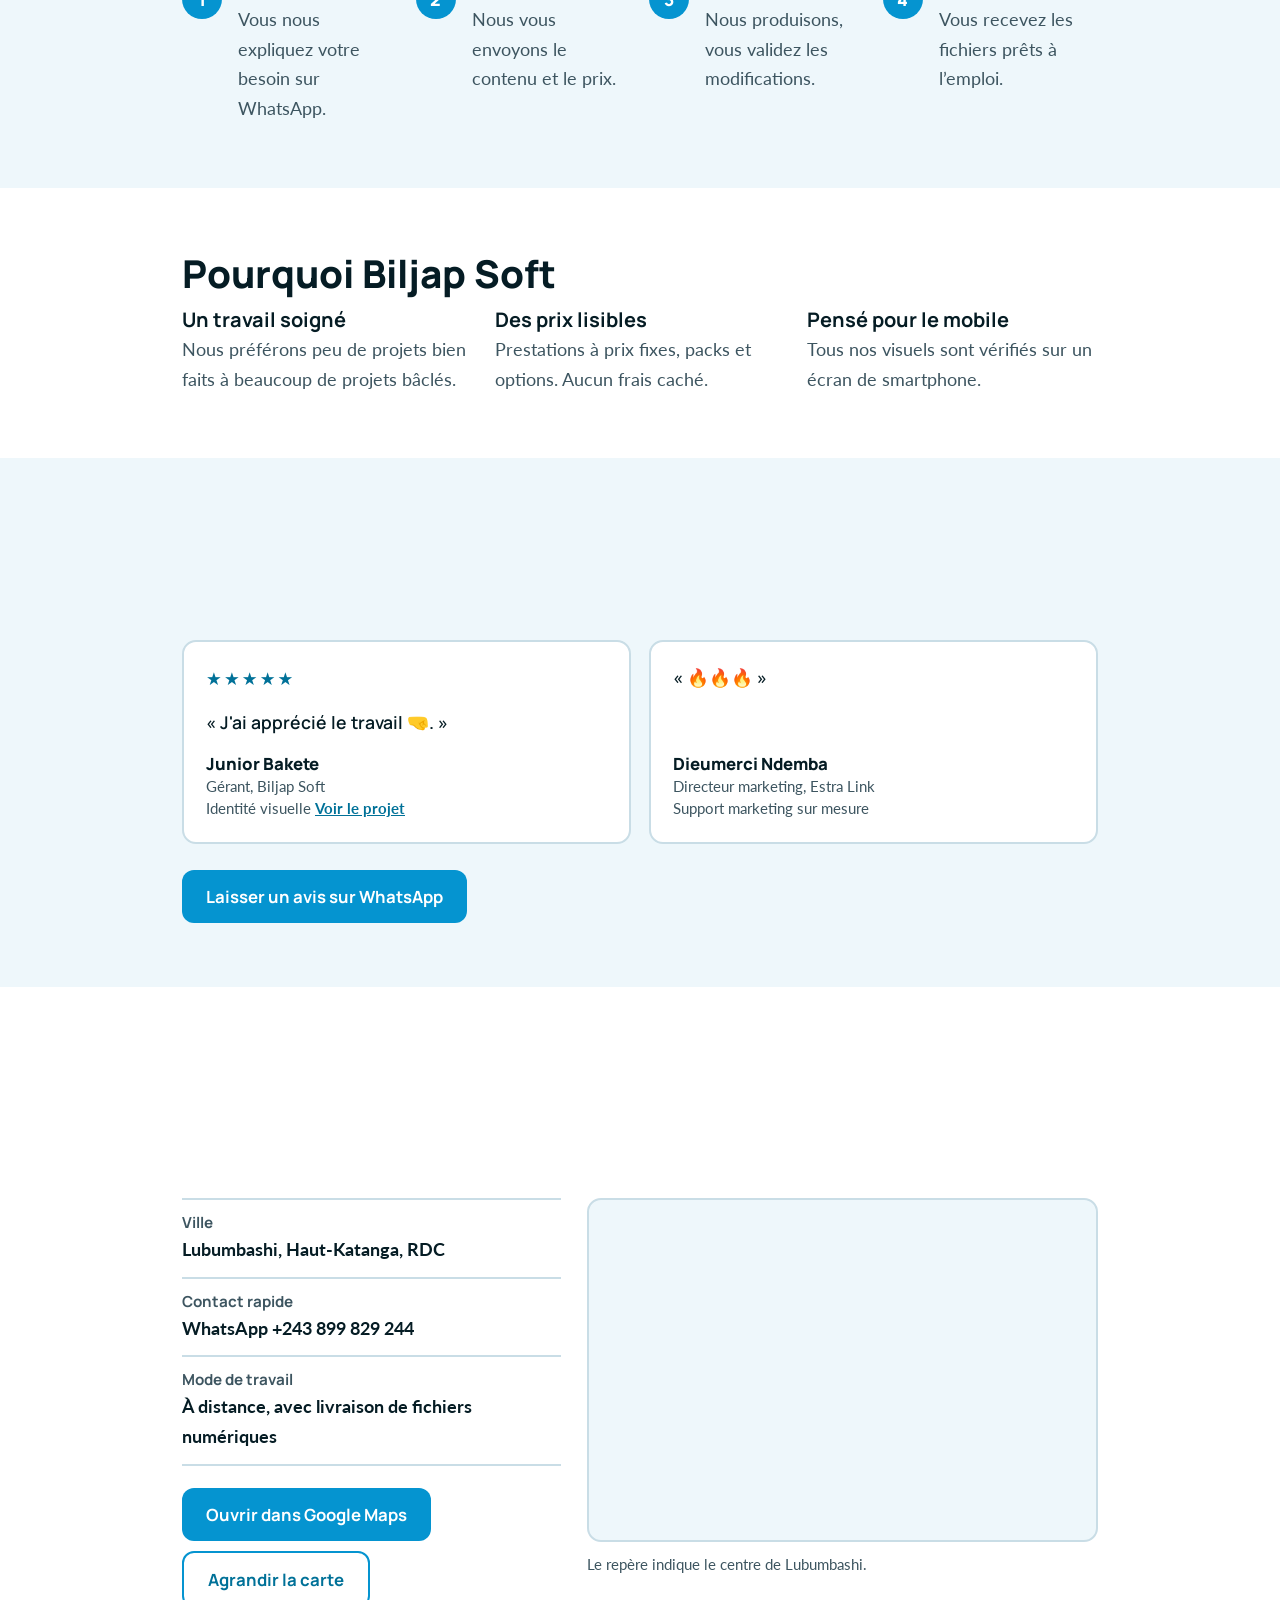
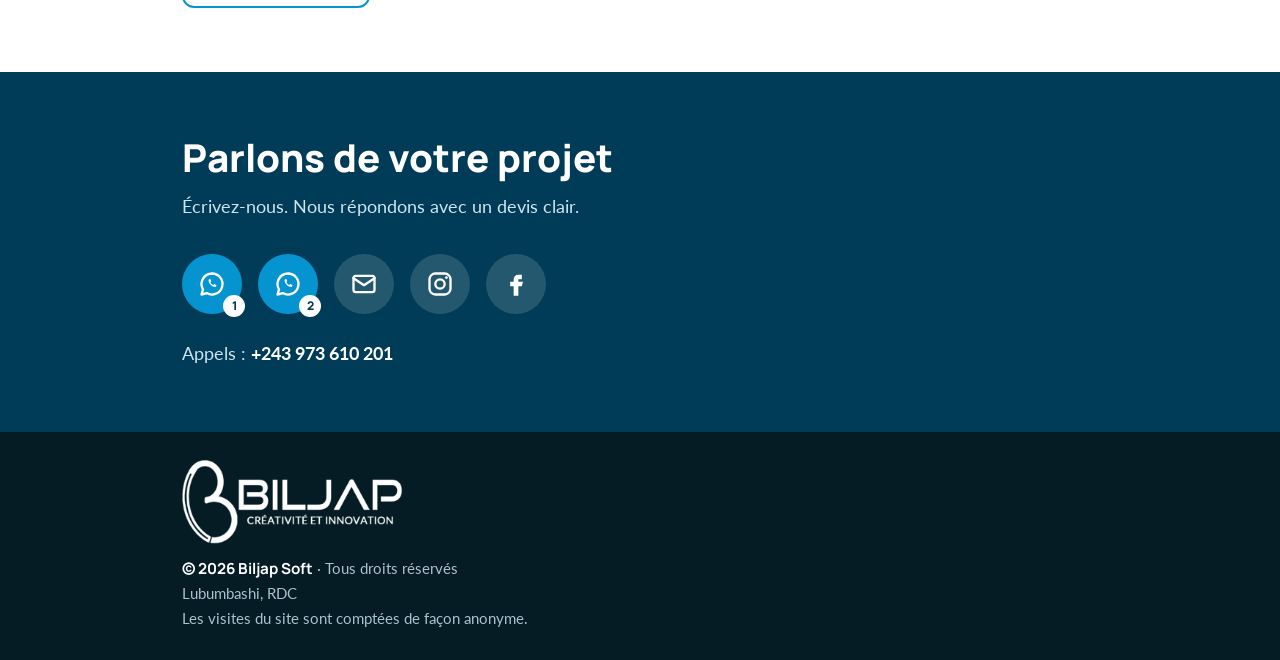
==== commit 19f67d78: "Update index.html" ====
--- a/index.html
+++ b/index.html
@@ -4,9 +4,8 @@
 <meta name="google-site-verification" content="WA7ahetMxqHsNyZoicNQ0IKhXaXVErOeEX6-_JvcF7I" />
 <meta charset="utf-8">
 <meta name="viewport" content="width=device-width, initial-scale=1, viewport-fit=cover">
-<link rel="icon" href="assets/favicon.svg" type="image/svg+xml">
-<title>Biljap Soft – Agence de création visuelle et numérique à Lubumbashi</title>
-<meta name="description" content="Identité visuelle, vidéos promotionnelles, supports marketing et sites web sur mesure. Agence à Lubumbashi.">
+<link rel="icon" href="assets/favicon.svg" type="image/svg+xml"><title>Biljap Soft – Agence de création visuelle et numérique.</title>
+<meta name="description" content="Identité visuelle, vidéos promotionnelles, supports marketing et sites web sur mesure. Agence en RDC.">
 <link rel="stylesheet" href="https://fonts.googleapis.com/css2?family=Lato:wght@400;700&family=Manrope:wght@600;700;800&display=swap">
 <link rel="stylesheet" href="assets/style.css?v=3">
 <link rel="stylesheet" href="assets/avis.css?v=3">
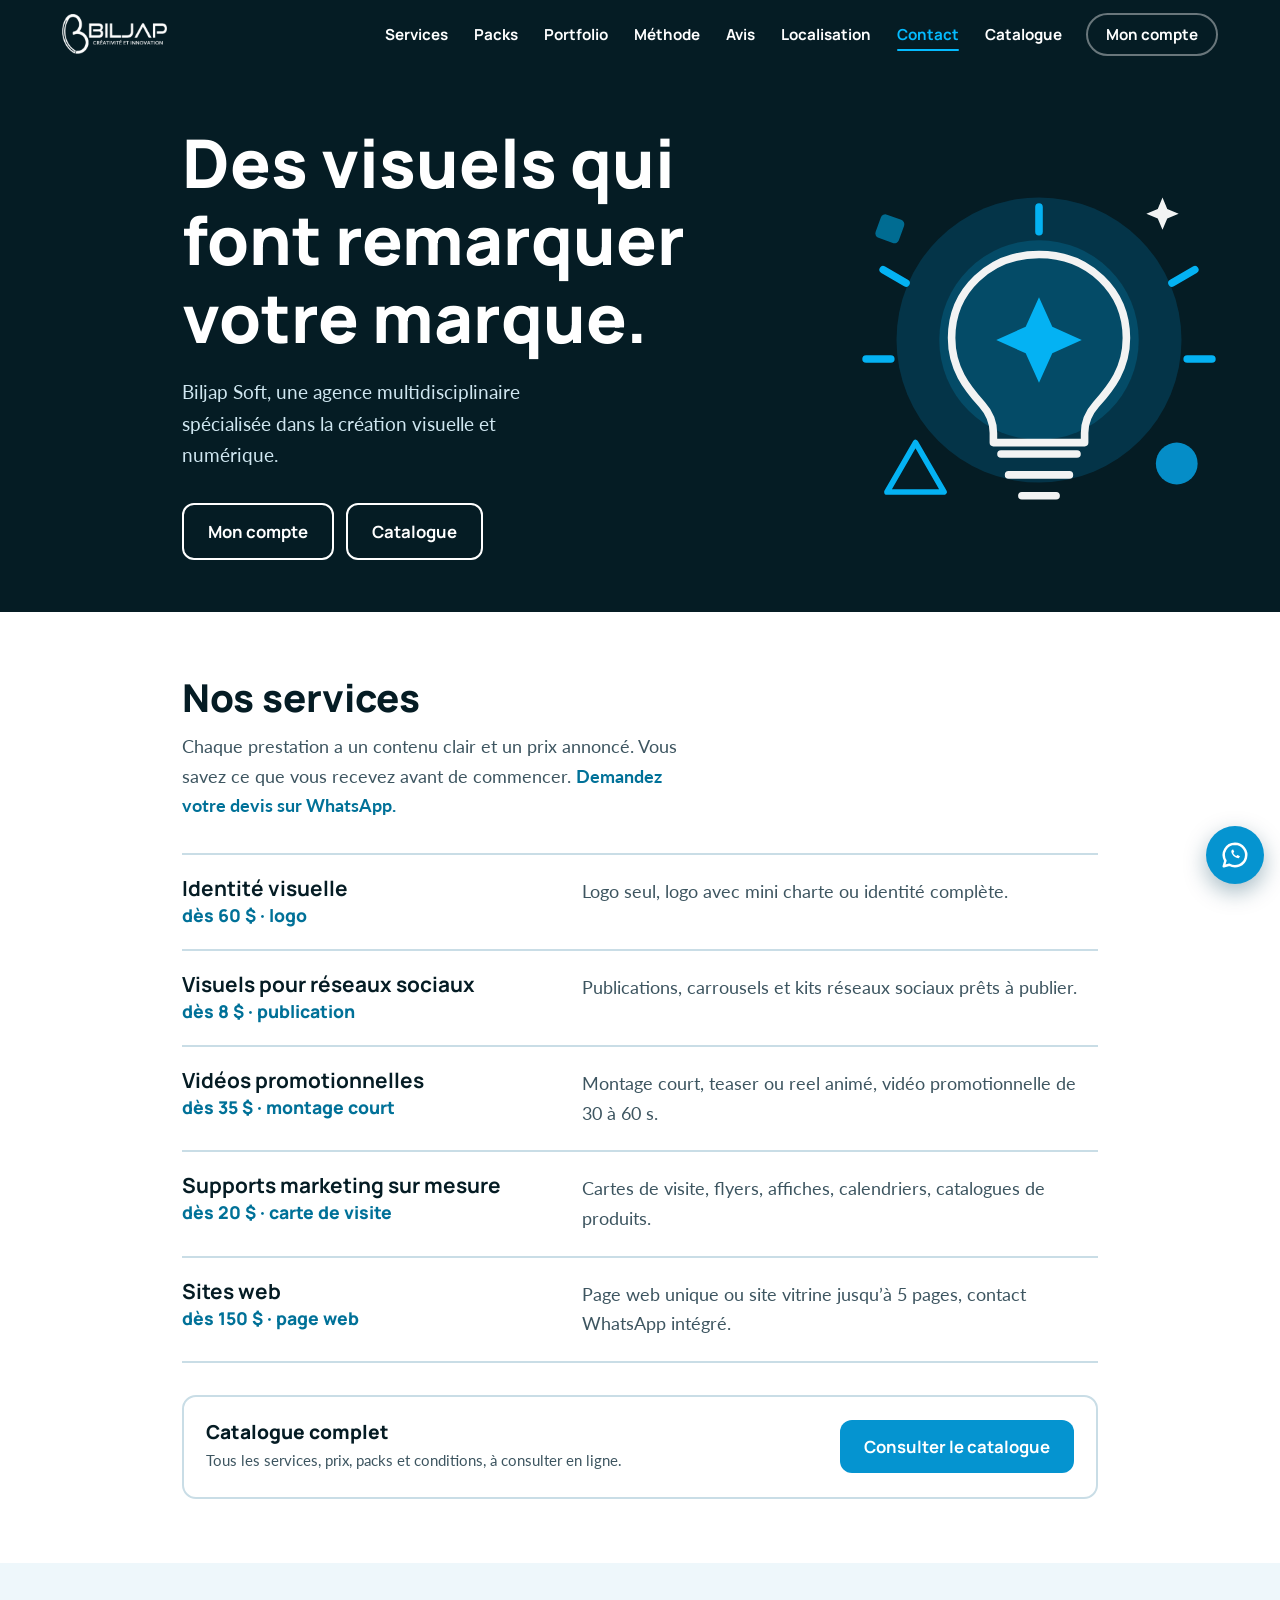
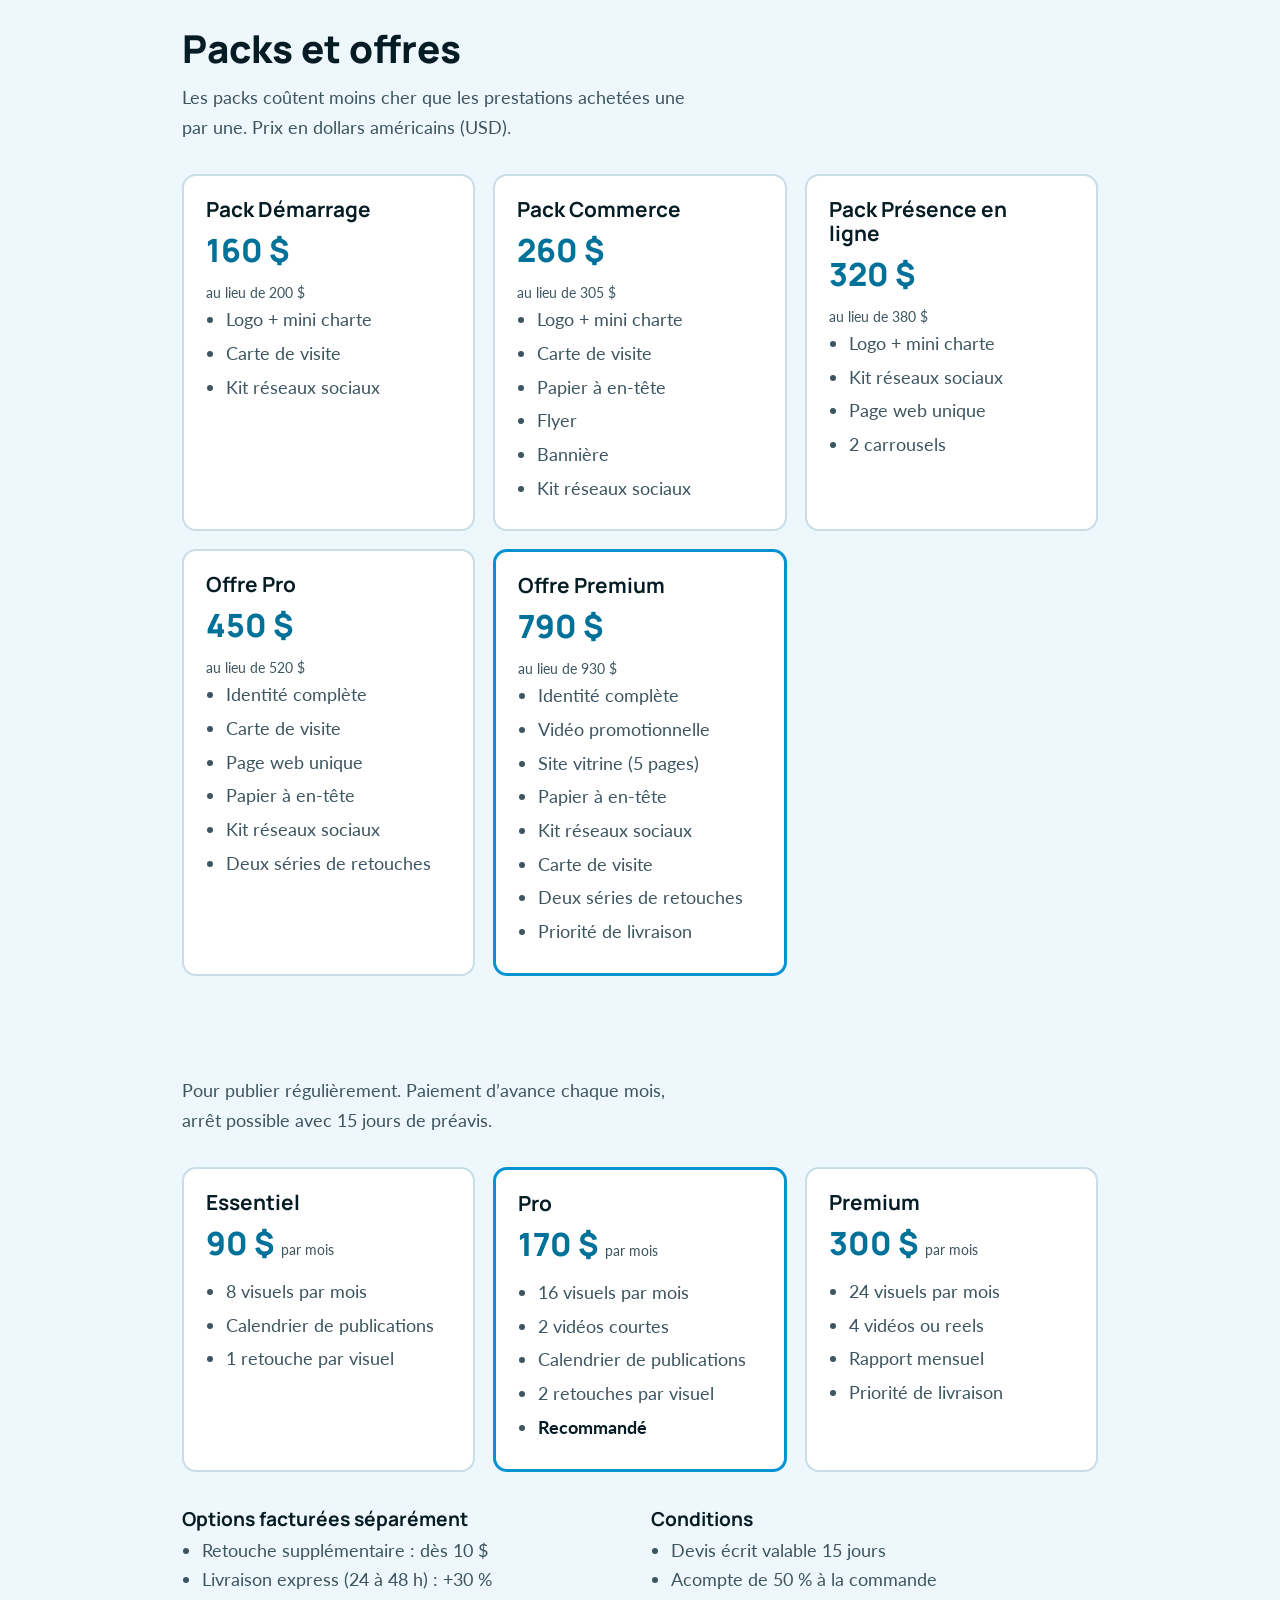
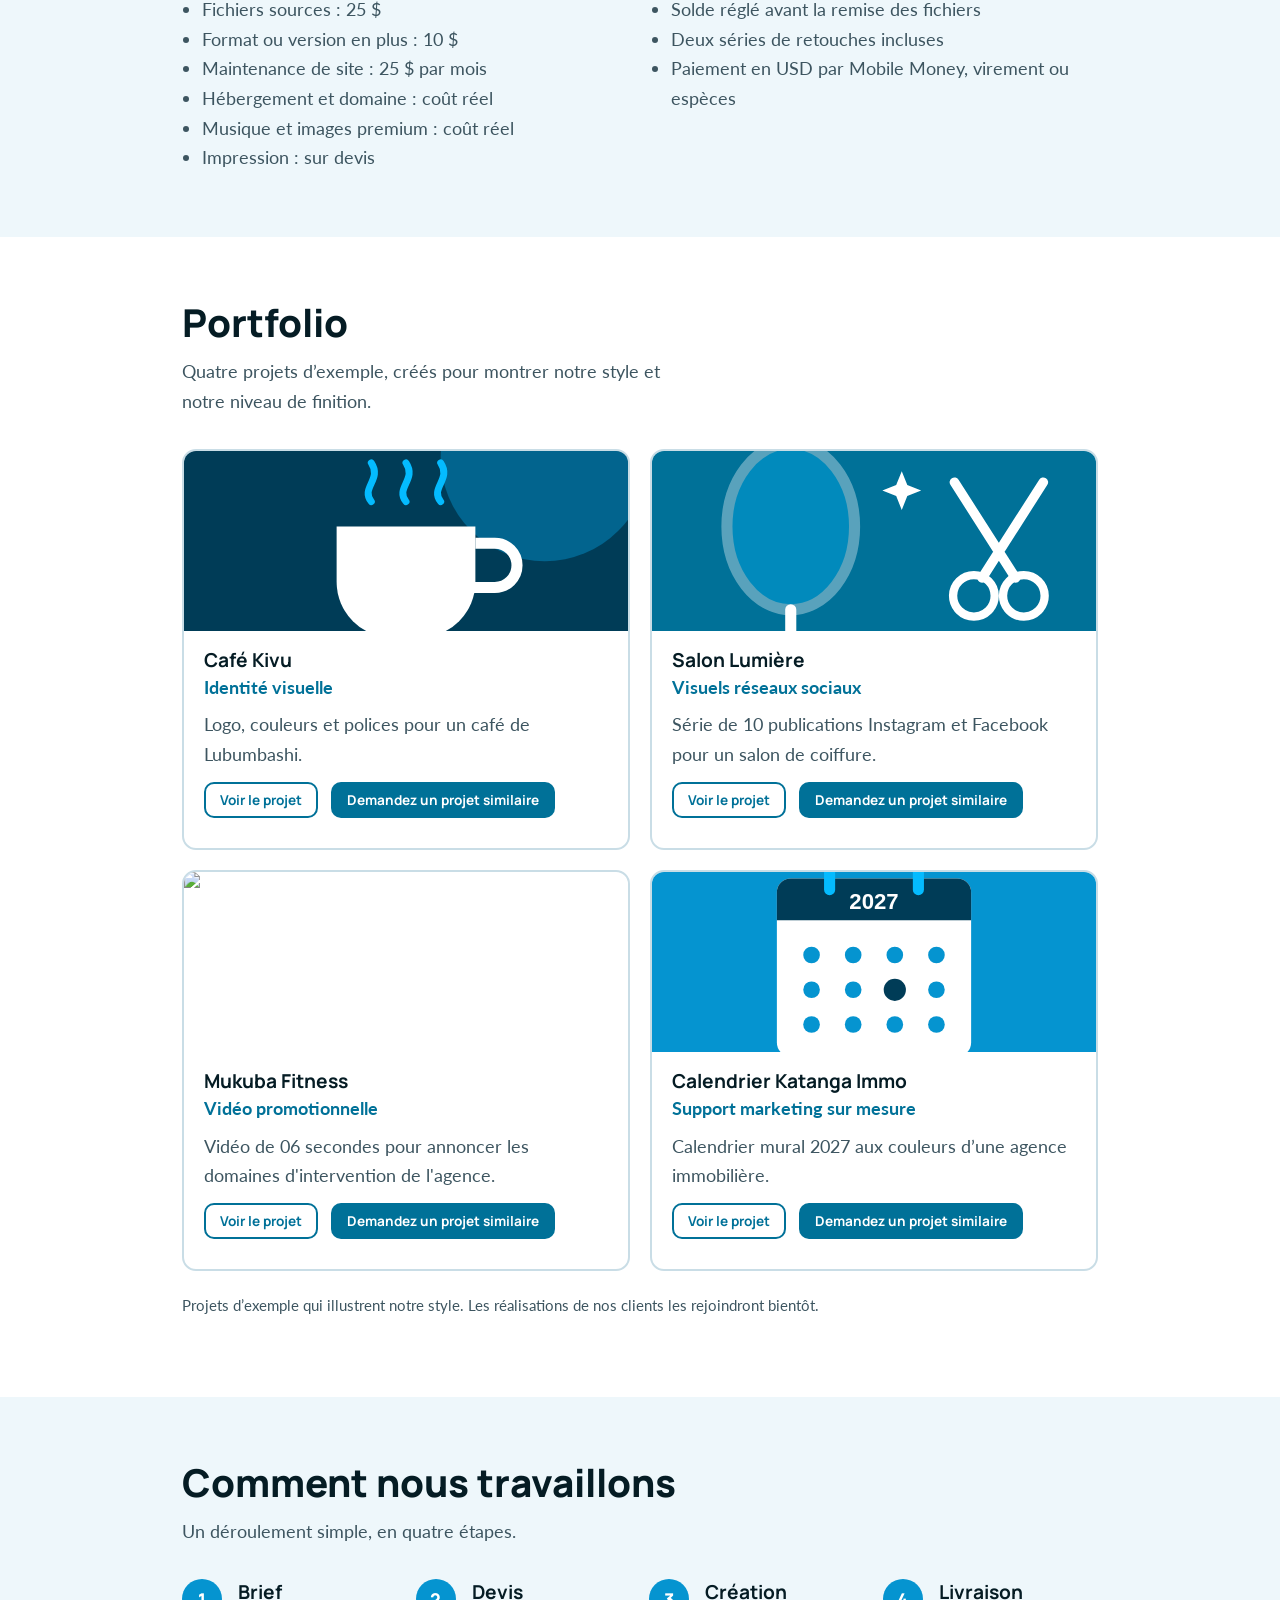
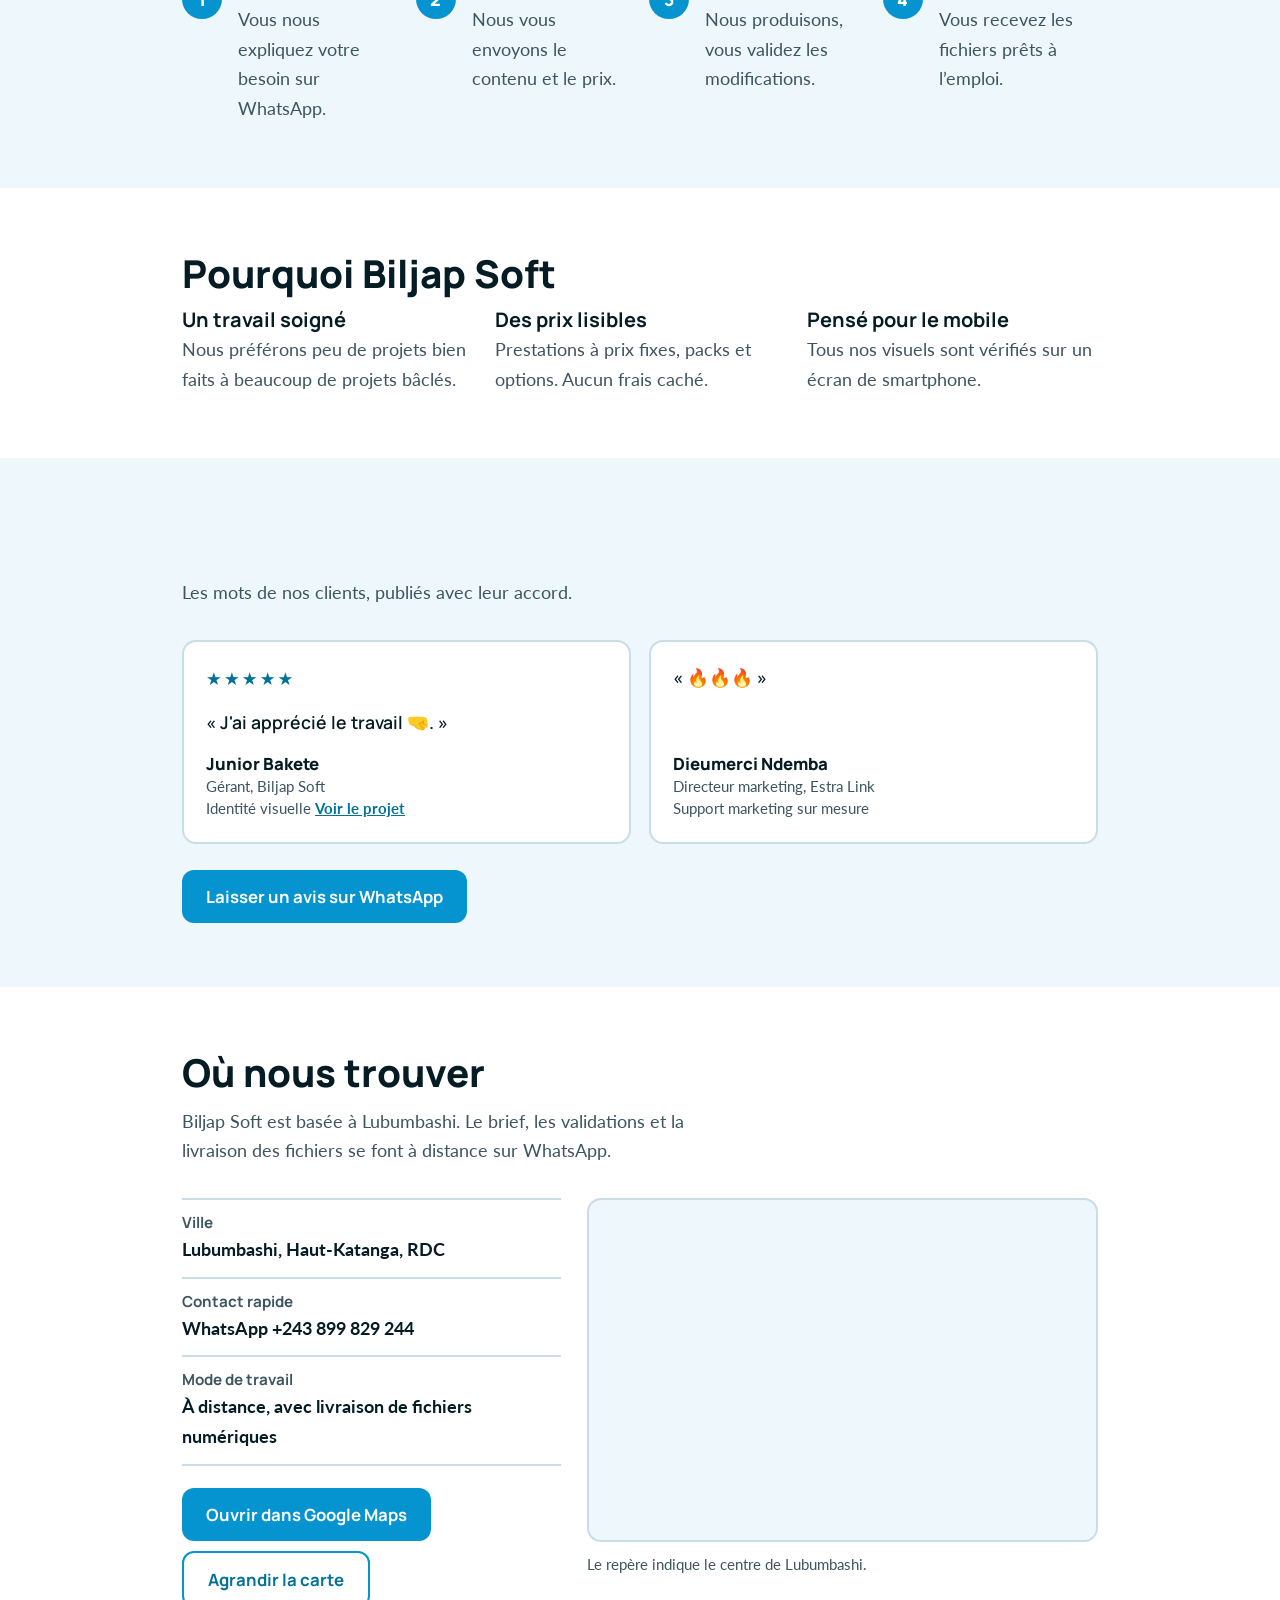
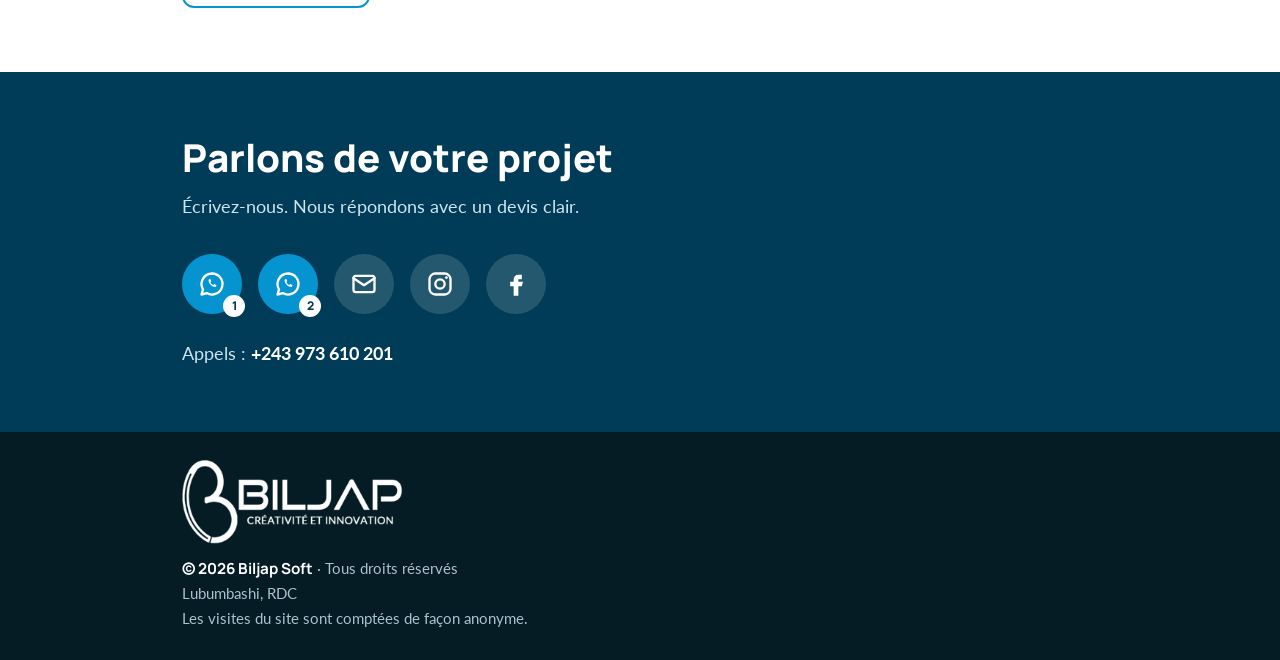
==== commit 3444bb2a: "Update index.html" ====
--- a/index.html
+++ b/index.html
@@ -18,6 +18,19 @@
 <script src="assets/supabase-config.js" defer></script>
 <script src="assets/visites.js" defer></script>
 <script type="application/ld+json">{"@context":"https://schema.org","@type":"ProfessionalService","name":"Biljap Soft","description":"Agence de création visuelle et numérique : identité visuelle, réseaux sociaux, vidéos, supports marketing et sites web.","telephone":"+243973610201","email":"contact1bjp@gmail.com","address":{"@type":"PostalAddress","streetAddress":"Quartier Karavia","addressLocality":"Lubumbashi","addressRegion":"Haut-Katanga","addressCountry":"CD"},"geo":{"@type":"GeoCoordinates","latitude":-11.6647,"longitude":27.4794},"areaServed":"Lubumbashi","sameAs":["https://instagram.com/biljap1","https://facebook.com/biljap01"]}</script>
+<link rel="canonical" href="https://biljap.github.io/biljapsoft/">
+<meta name="theme-color" content="#051C24">
+<meta property="og:type" content="website">
+<meta property="og:locale" content="fr_FR">
+<meta property="og:site_name" content="Biljap Soft">
+<meta property="og:title" content="Biljap Soft | Agence de création visuelle à Lubumbashi">
+<meta property="og:description" content="Logo, identité visuelle, réseaux sociaux, vidéos et supports marketing à Lubumbashi. Prix annoncés à l’avance.">
+<meta property="og:url" content="https://biljap.github.io/biljapsoft/">
+<meta property="og:image" content="https://biljap.github.io/biljapsoft/assets/apercu-biljap.png">
+<meta property="og:image:width" content="1200">
+<meta property="og:image:height" content="630">
+<meta property="og:image:alt" content="Biljap Soft, agence de création visuelle à Lubumbashi">
+<meta name="twitter:card" content="summary_large_image">
 </head>
 <body>
 <div class="topnav" id="topnav">
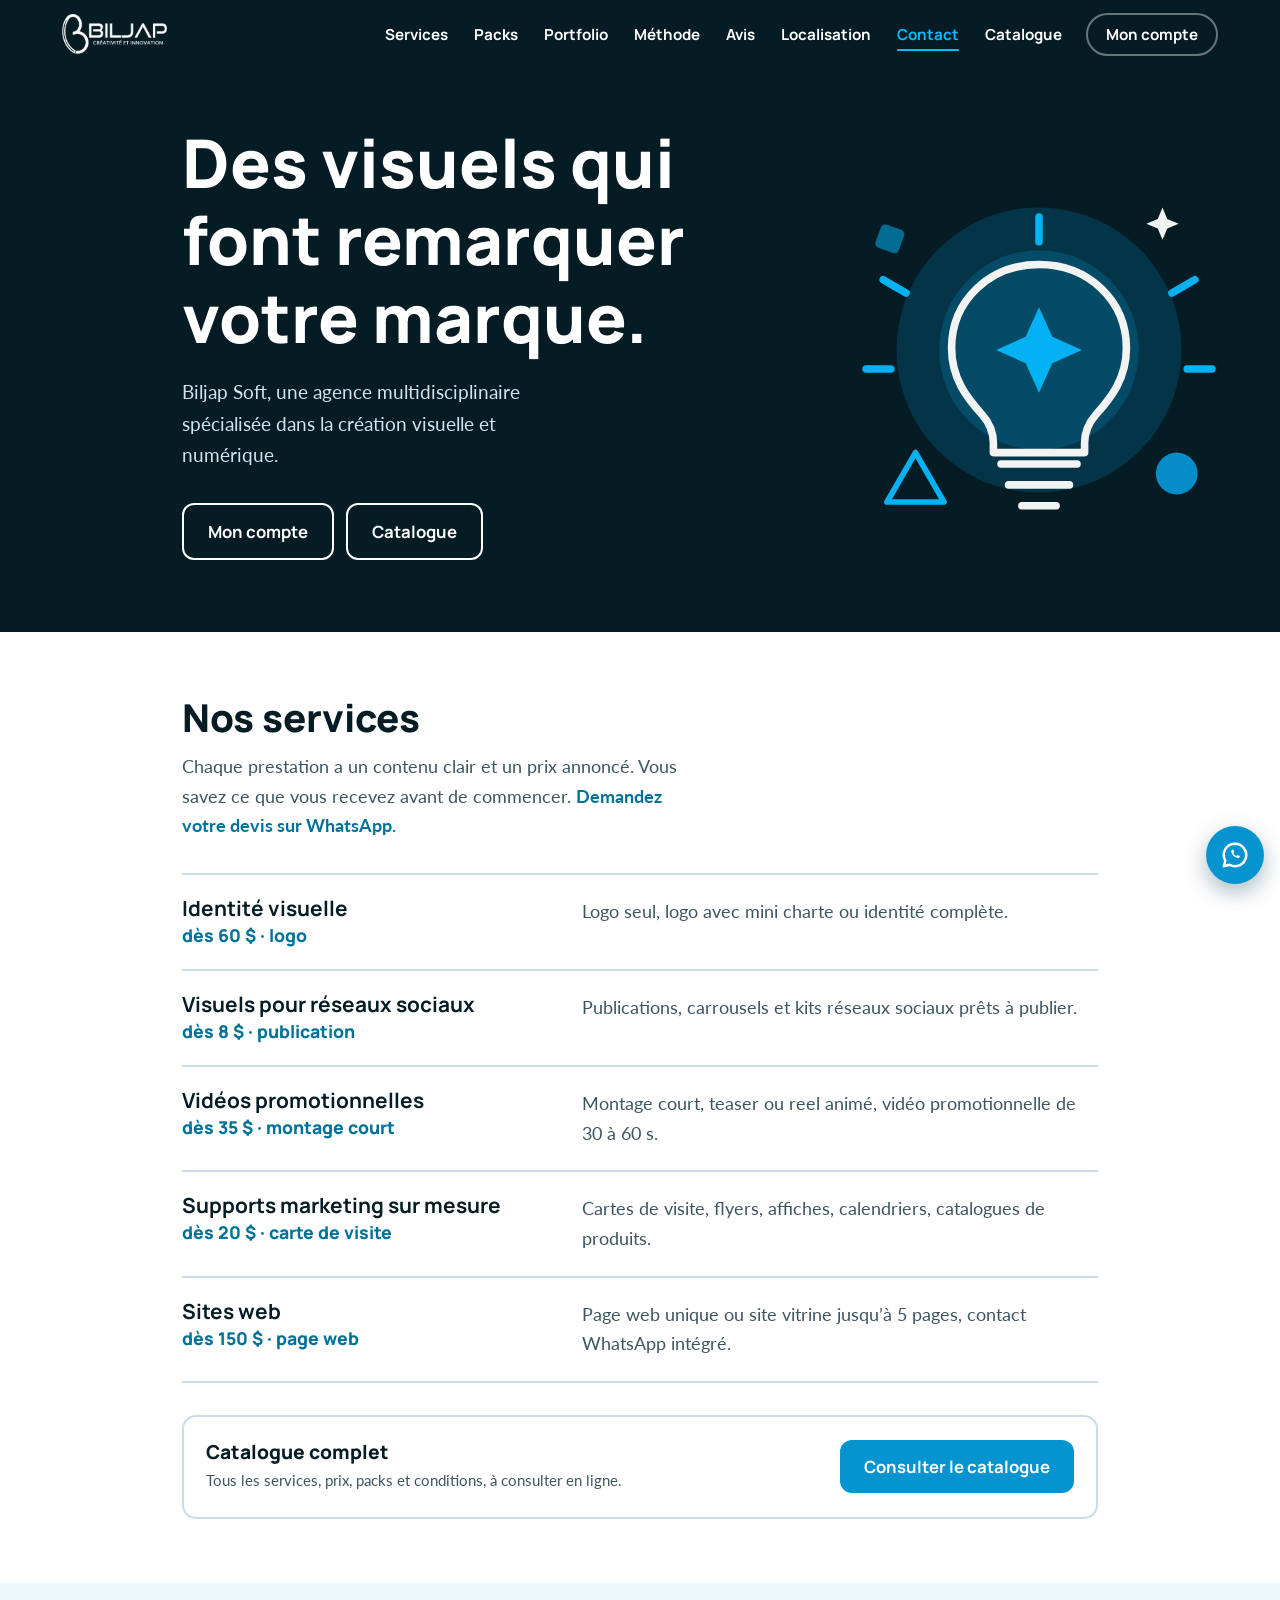
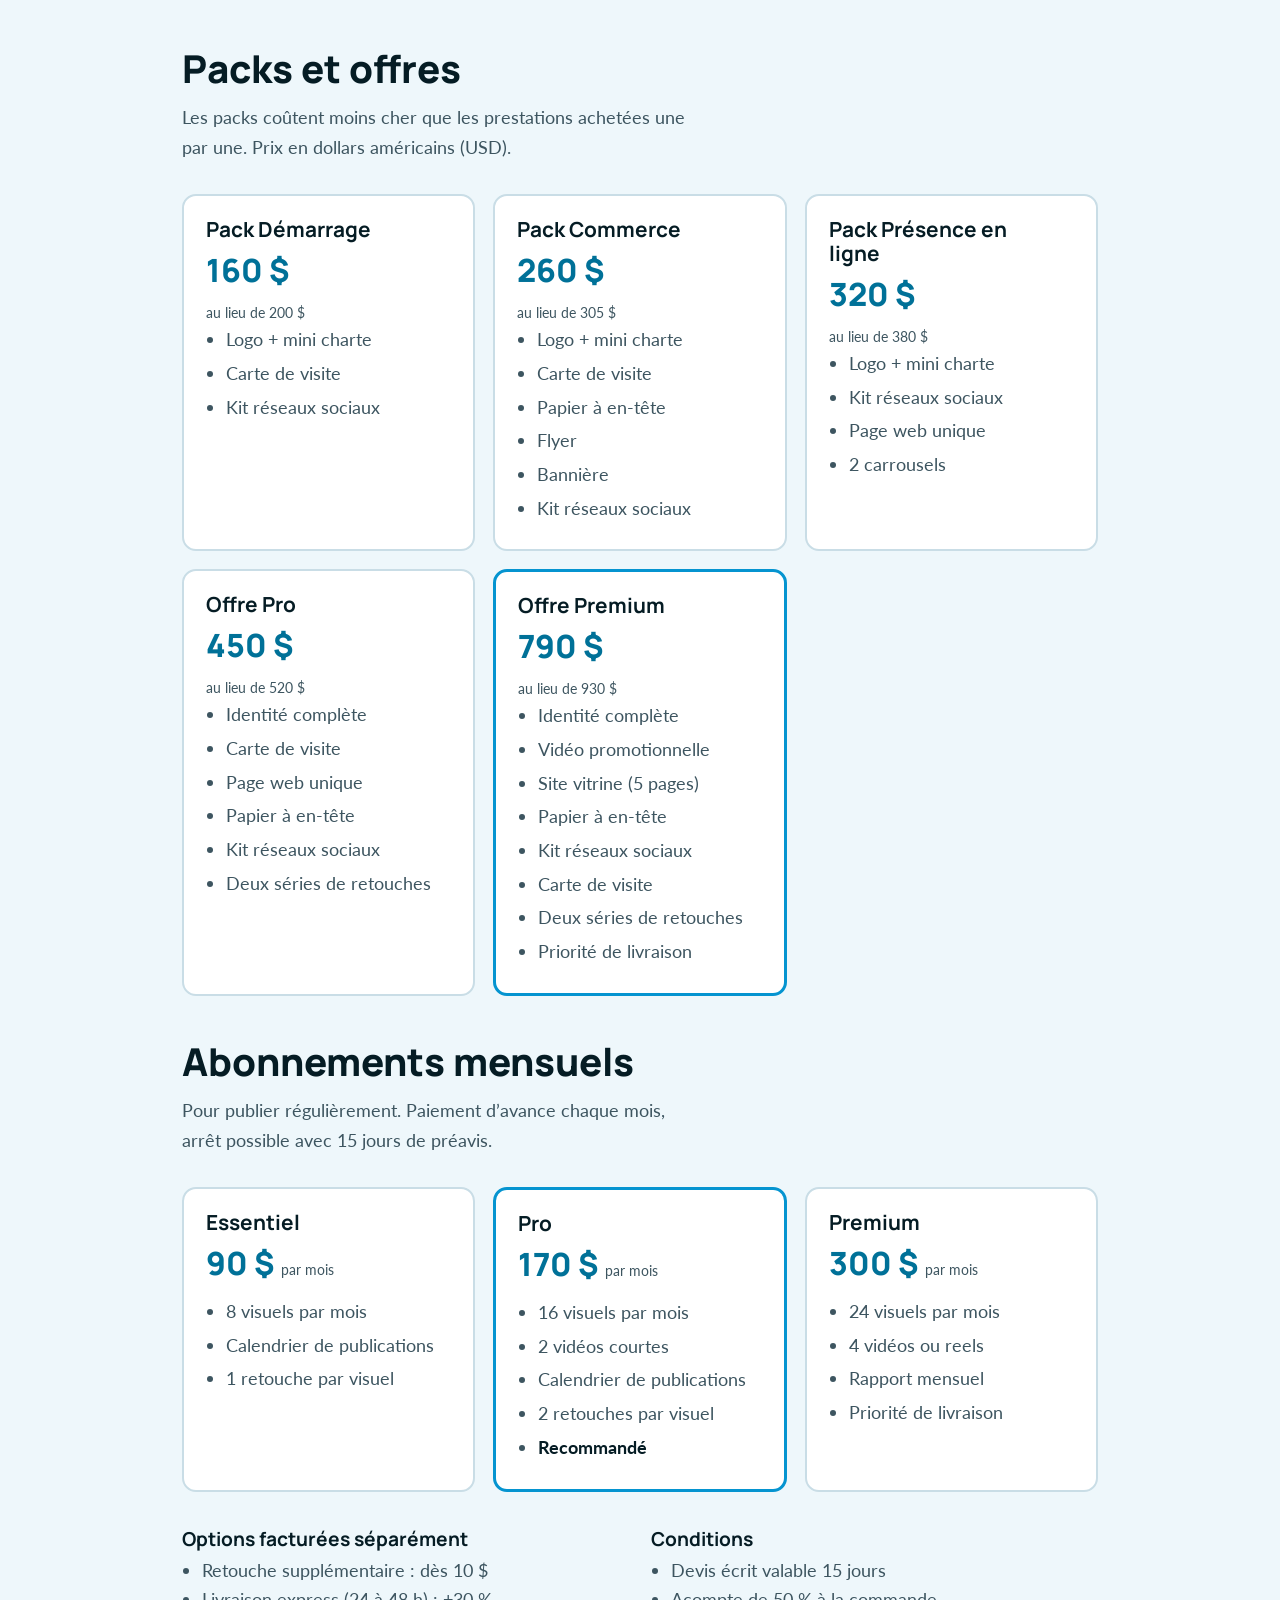
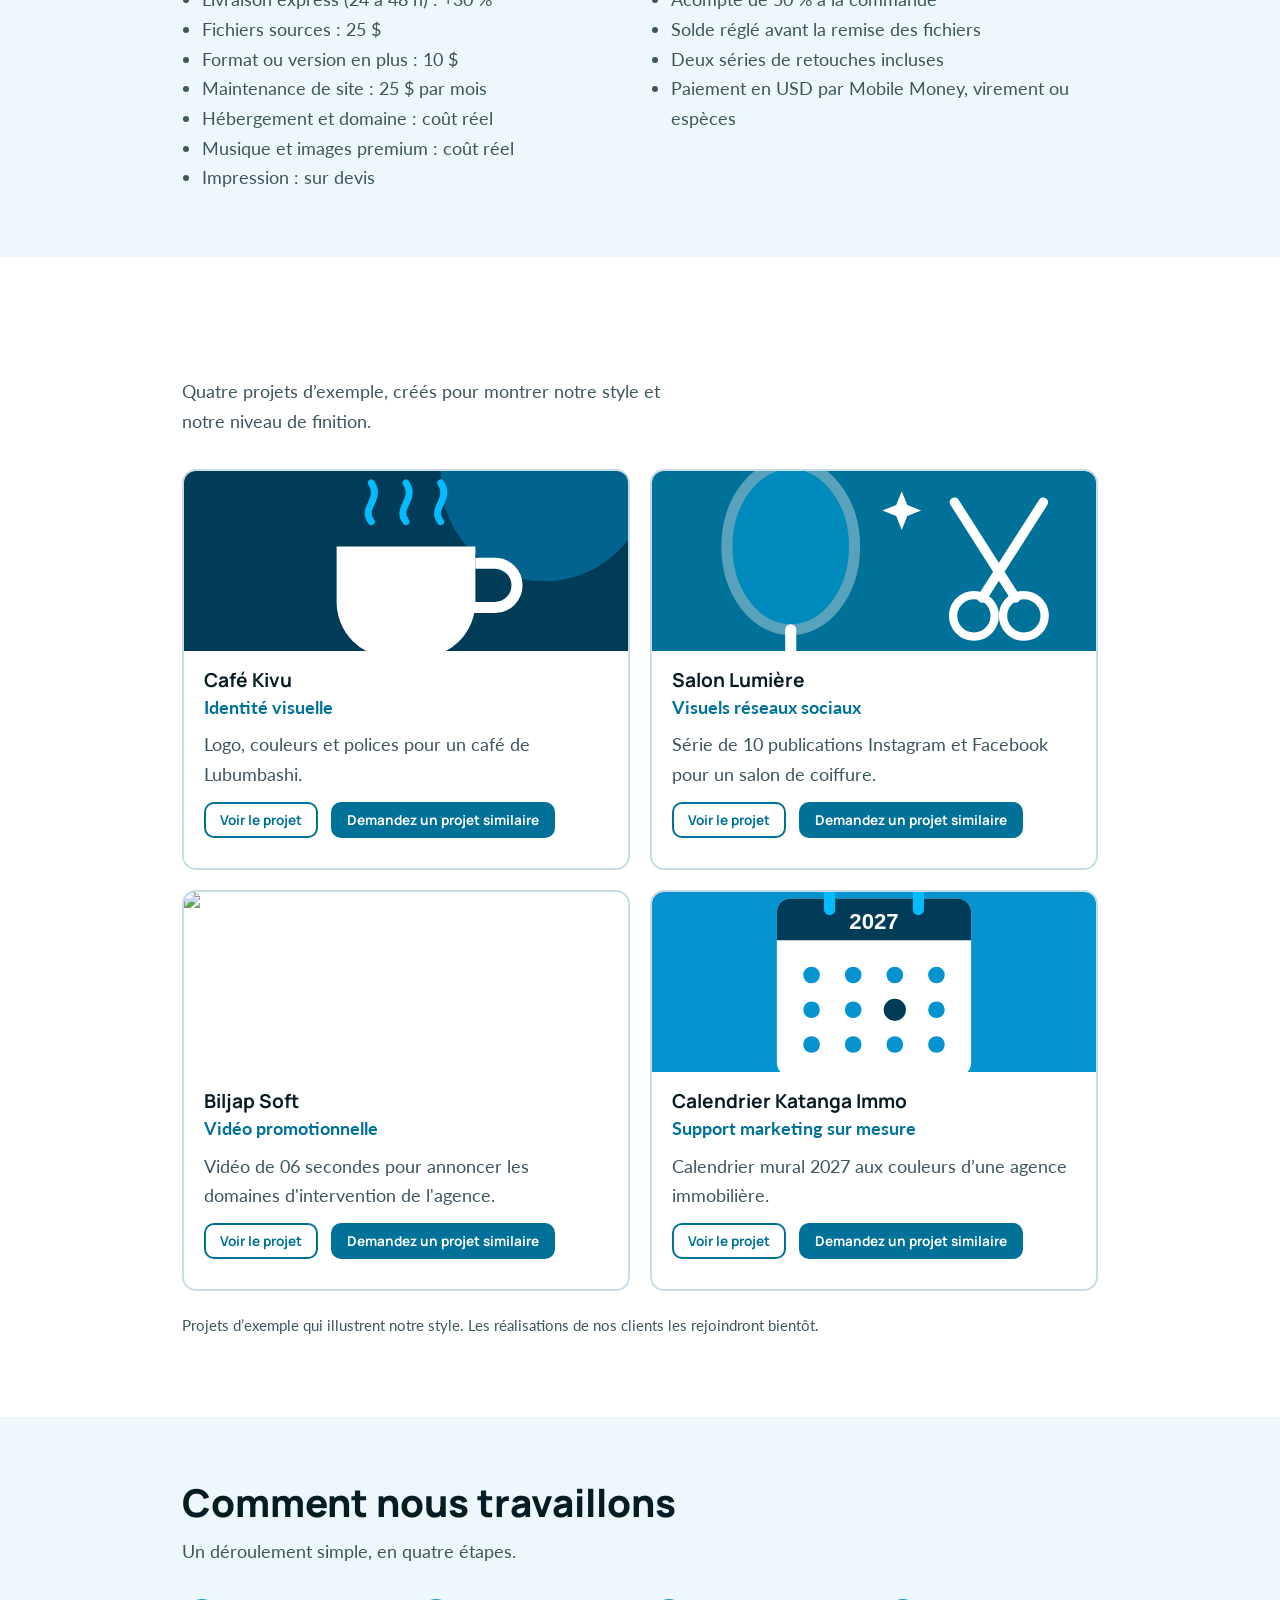
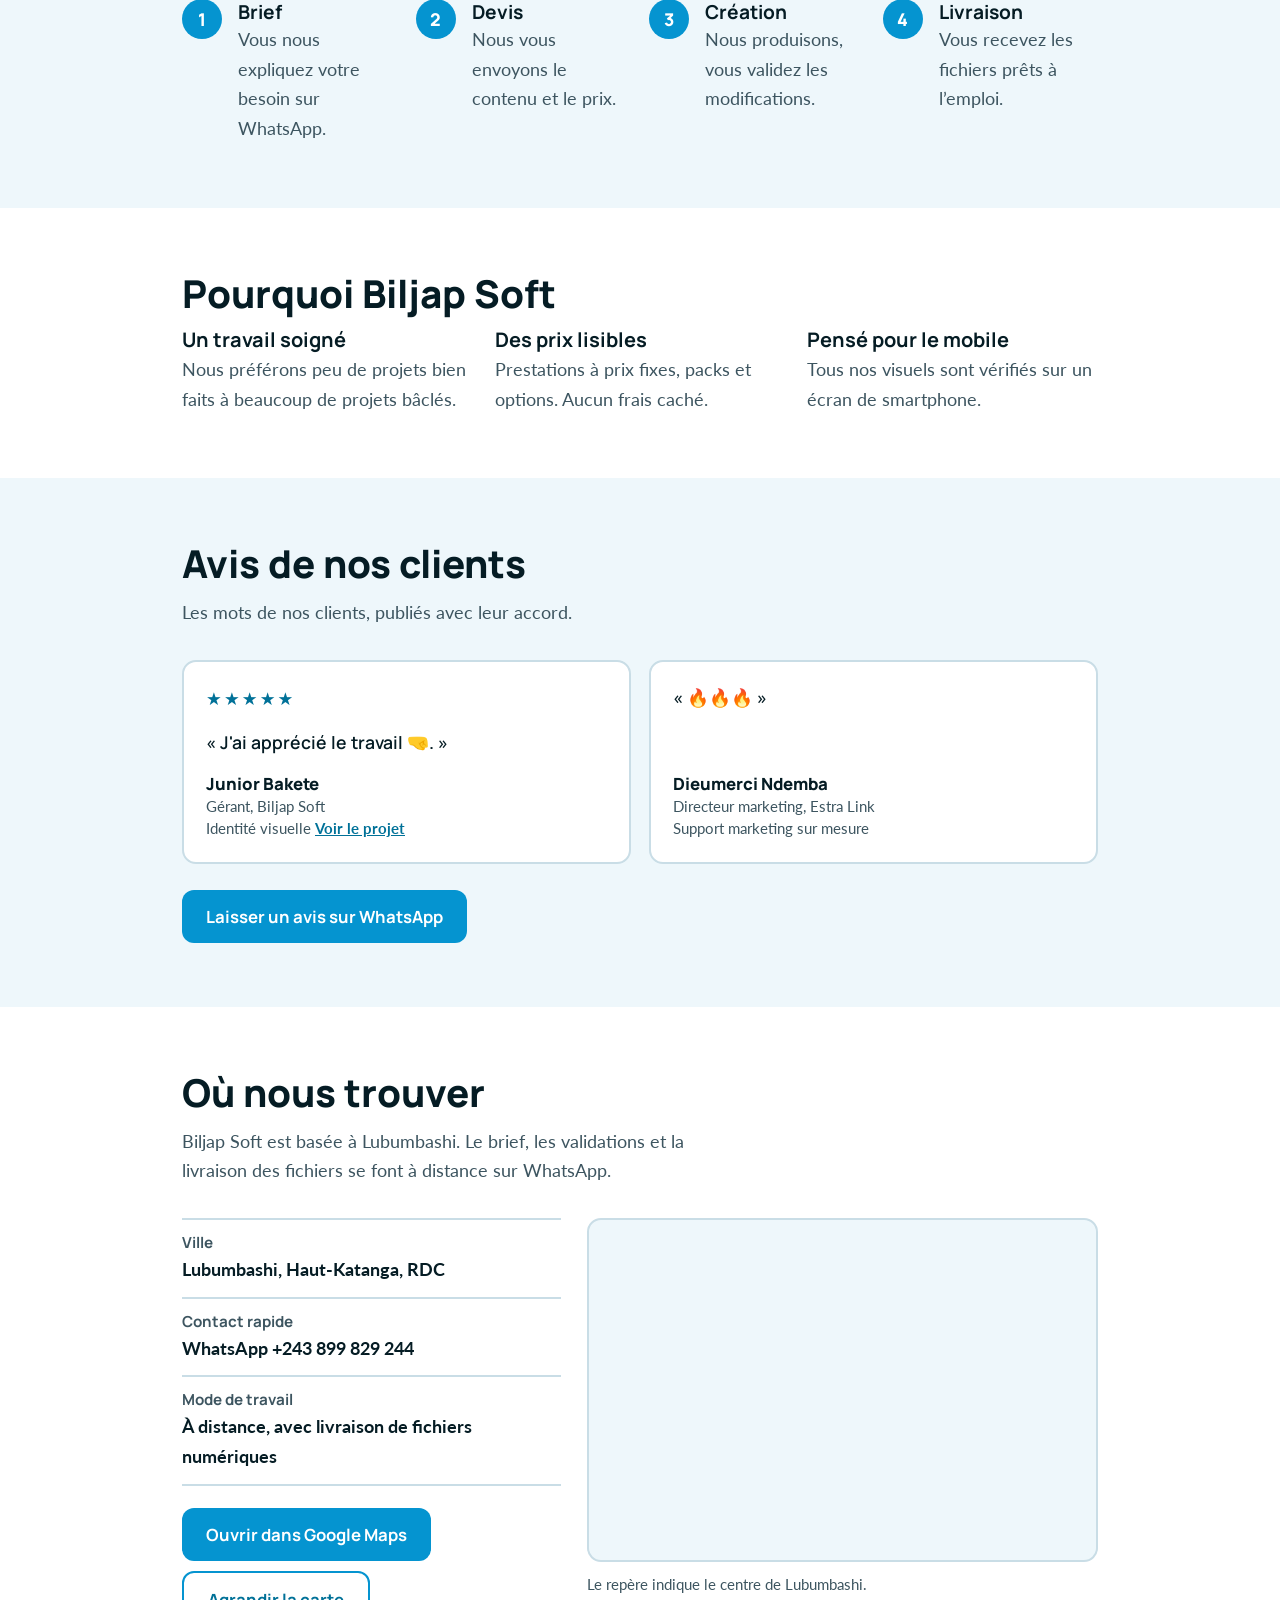
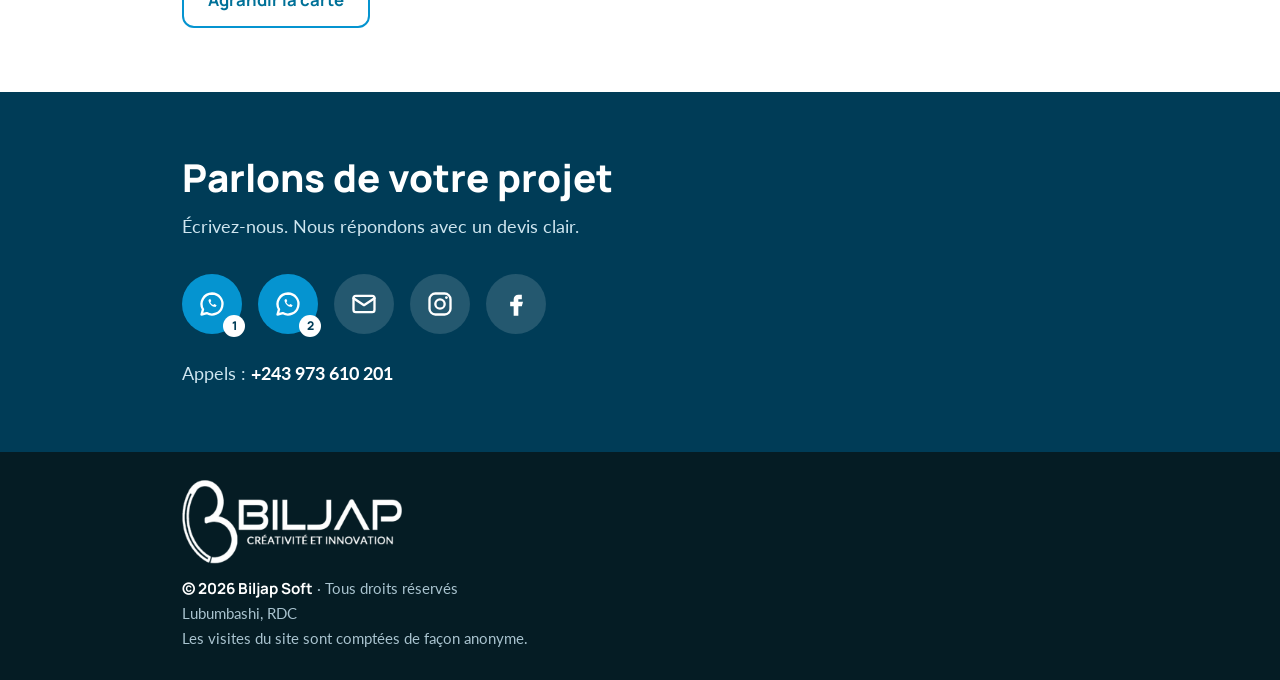
==== commit f1c9a63f: "Update index.html" ====
--- a/index.html
+++ b/index.html
@@ -4,8 +4,9 @@
 <meta name="google-site-verification" content="WA7ahetMxqHsNyZoicNQ0IKhXaXVErOeEX6-_JvcF7I" />
 <meta charset="utf-8">
 <meta name="viewport" content="width=device-width, initial-scale=1, viewport-fit=cover">
-<link rel="icon" href="assets/favicon.svg" type="image/svg+xml"><title>Biljap Soft – Agence de création visuelle et numérique.</title>
-<meta name="description" content="Identité visuelle, vidéos promotionnelles, supports marketing et sites web sur mesure. Agence en RDC.">
+<title>Biljap Soft | Agence de création visuelle et numérique à Lubumbashi</title>
+<meta name="description" content="Logo, identité visuelle, visuels pour réseaux sociaux, vidéos promotionnelles et supports marketing à Lubumbashi. Prix annoncés à l’avance.">
+<link rel="icon" href="assets/favicon.jpg" type="image/jpg"><title>Biljap Soft – Agence de création visuelle et numérique.</title>
 <link rel="stylesheet" href="https://fonts.googleapis.com/css2?family=Lato:wght@400;700&family=Manrope:wght@600;700;800&display=swap">
 <link rel="stylesheet" href="assets/style.css?v=3">
 <link rel="stylesheet" href="assets/avis.css?v=3">
@@ -91,7 +92,7 @@
     <div class="works">
       <article class="work"><div class="thumb" style="padding:0;display:block"><img src="assets/projet-cafe-kivu.svg" alt="Tasse de café fumante" width="320" height="180" style="width:100%;height:180px;object-fit:cover;display:block"></div><div class="t"><h3>Café Kivu</h3><div class="k">Identité visuelle</div><p>Logo, couleurs et polices pour un café de Lubumbashi.</p><a class="sec" href="projet.html?id=cafe-kivu">Voir le projet</a> <a href="https://wa.me/243899829244?text=Bonjour%2C%20je%20souhaite%20une%20identit%C3%A9%20visuelle%20comme%20Caf%C3%A9%20Kivu.">Demandez un projet similaire</a></div></article>
       <article class="work"><div class="thumb" style="padding:0;display:block"><img src="assets/projet-salon-lumiere.svg" alt="Miroir et ciseaux de coiffure" width="320" height="180" style="width:100%;height:180px;object-fit:cover;display:block"></div><div class="t"><h3>Salon Lumière</h3><div class="k">Visuels réseaux sociaux</div><p>Série de 10 publications Instagram et Facebook pour un salon de coiffure.</p><a class="sec" href="projet.html?id=salon-lumiere">Voir le projet</a> <a href="https://wa.me/243899829244?text=Bonjour%2C%20je%20souhaite%20des%20visuels%20comme%20Salon%20Lumi%C3%A8re.">Demandez un projet similaire</a></div></article>
-      <article class="work"><div class="thumb" style="padding:0;display:block"><img src="assets/projet-mukuba-fitness.svg" alt="Haltère avec bouton de lecture vidéo" width="320" height="180" style="width:100%;height:180px;object-fit:cover;display:block"></div><div class="t"><h3>Mukuba Fitness</h3><div class="k">Vidéo promotionnelle</div><p>Vidéo de 06 secondes pour annoncer les domaines d'intervention de l'agence.</p><a class="sec" href="projet.html?id=mukuba-fitness">Voir le projet</a> <a href="https://wa.me/243899829244?text=Bonjour%2C%20je%20souhaite%20une%20vid%C3%A9o%20comme%20Mukuba%20Fitness.">Demandez un projet similaire</a></div></article>
+      <article class="work"><div class="thumb" style="padding:0;display:block"><img src="assets/projet-mukuba-fitness.mp4" alt="Haltère avec bouton de lecture vidéo" width="320" height="180" style="width:100%;height:180px;object-fit:cover;display:block"></div><div class="t"><h3>Biljap Soft</h3><div class="k">Vidéo promotionnelle</div><p>Vidéo de 06 secondes pour annoncer les domaines d'intervention de l'agence.</p><a class="sec" href="projet.html?id=mukuba-fitness">Voir le projet</a> <a href="https://wa.me/243899829244?text=Bonjour%2C%20je%20souhaite%20une%20vid%C3%A9o%20comme%20Mukuba%20Fitness.">Demandez un projet similaire</a></div></article>
       <article class="work"><div class="thumb" style="padding:0;display:block"><img src="assets/projet-calendrier-katanga.svg" alt="Calendrier mural 2027" width="320" height="180" style="width:100%;height:180px;object-fit:cover;display:block"></div><div class="t"><h3>Calendrier Katanga Immo</h3><div class="k">Support marketing sur mesure</div><p>Calendrier mural 2027 aux couleurs d’une agence immobilière.</p><a class="sec" href="projet.html?id=calendrier-katanga-immo">Voir le projet</a> <a href="https://wa.me/243899829244?text=Bonjour%2C%20je%20souhaite%20un%20calendrier%20comme%20Katanga%20Immo.">Demandez un projet similaire</a></div></article>
     </div>
     <p class="note">Projets d’exemple qui illustrent notre style. Les réalisations de nos clients les rejoindront bientôt.</p>
--- a/assets/style.css
+++ b/assets/style.css
@@ -25,7 +25,7 @@
 .bar a.tel{color:#fff;font-weight:700;text-decoration:none;border:2px solid var(--brand);border-radius:99px;padding:8px 16px}
 
 /* Héros */
-.hero{position:relative;overflow:hidden;padding:56px 0 52px}
+.hero{position:relative;overflow:hidden;padding:56px 0 72px}
 .hero .art{position:absolute;right:-30px;bottom:-10px;width:min(360px,80vw);opacity:.22;pointer-events:none}
 @media(min-width:720px){.hero .art{right:4%;bottom:auto;top:50%;transform:translateY(-50%);width:380px;opacity:.95}}
 .hero h1{font-size:clamp(2.2rem,9vw,4.2rem);font-weight:800;max-width:14ch;position:relative}
@@ -120,4 +120,4 @@
 .thumb-video .lecture{position:absolute;left:12px;bottom:12px;padding:5px 12px;border-radius:99px;background:rgba(5,28,36,.78);color:#fff;font:700 .85rem Manrope,sans-serif;pointer-events:none}
 .thumb-video:focus-visible{outline:3px solid var(--sky);outline-offset:-3px}
 @media(hover:hover){.work:hover .thumb-video video{transform:scale(1.07)}}
-.lb video{display:block;width:100%;max-height:78vh;border-radius:14px;background:#000}
+.lb video{display:block;width:100%;max-height:78vh;border-radius:14px;background:#000}
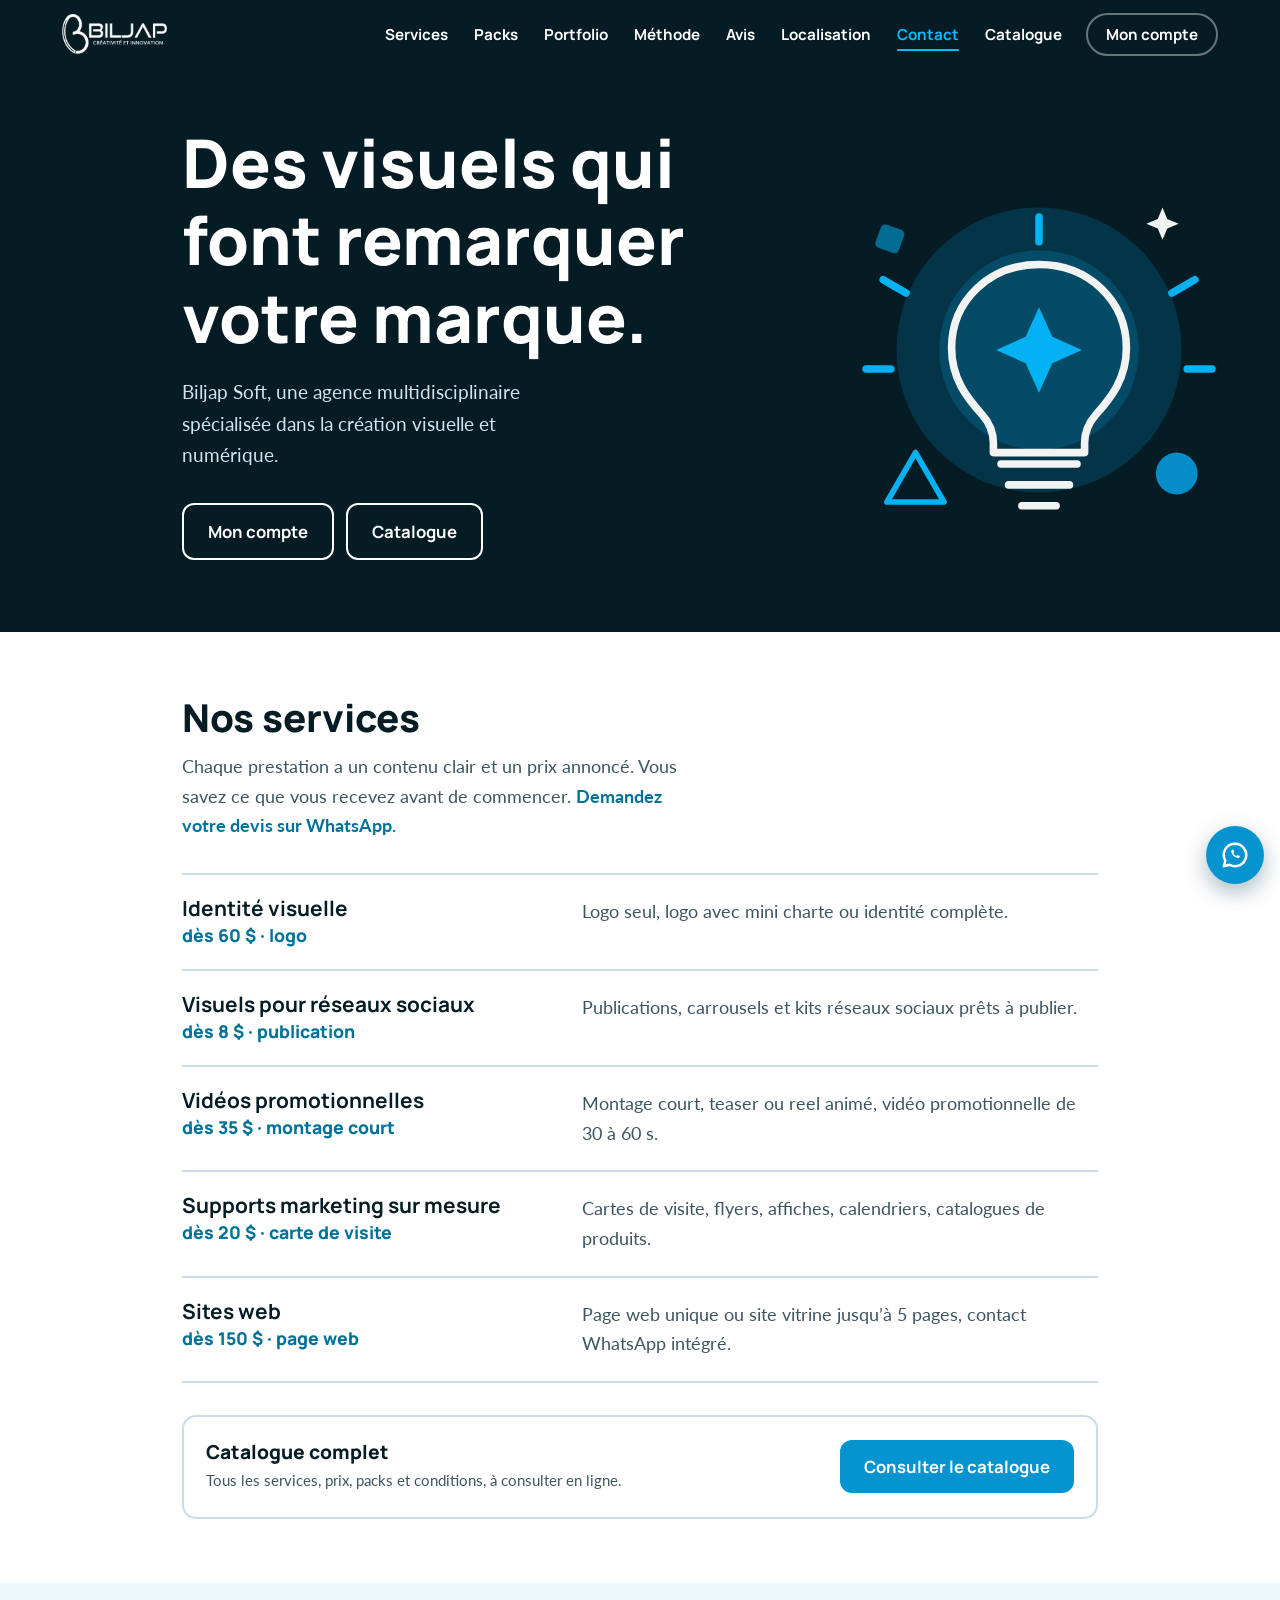
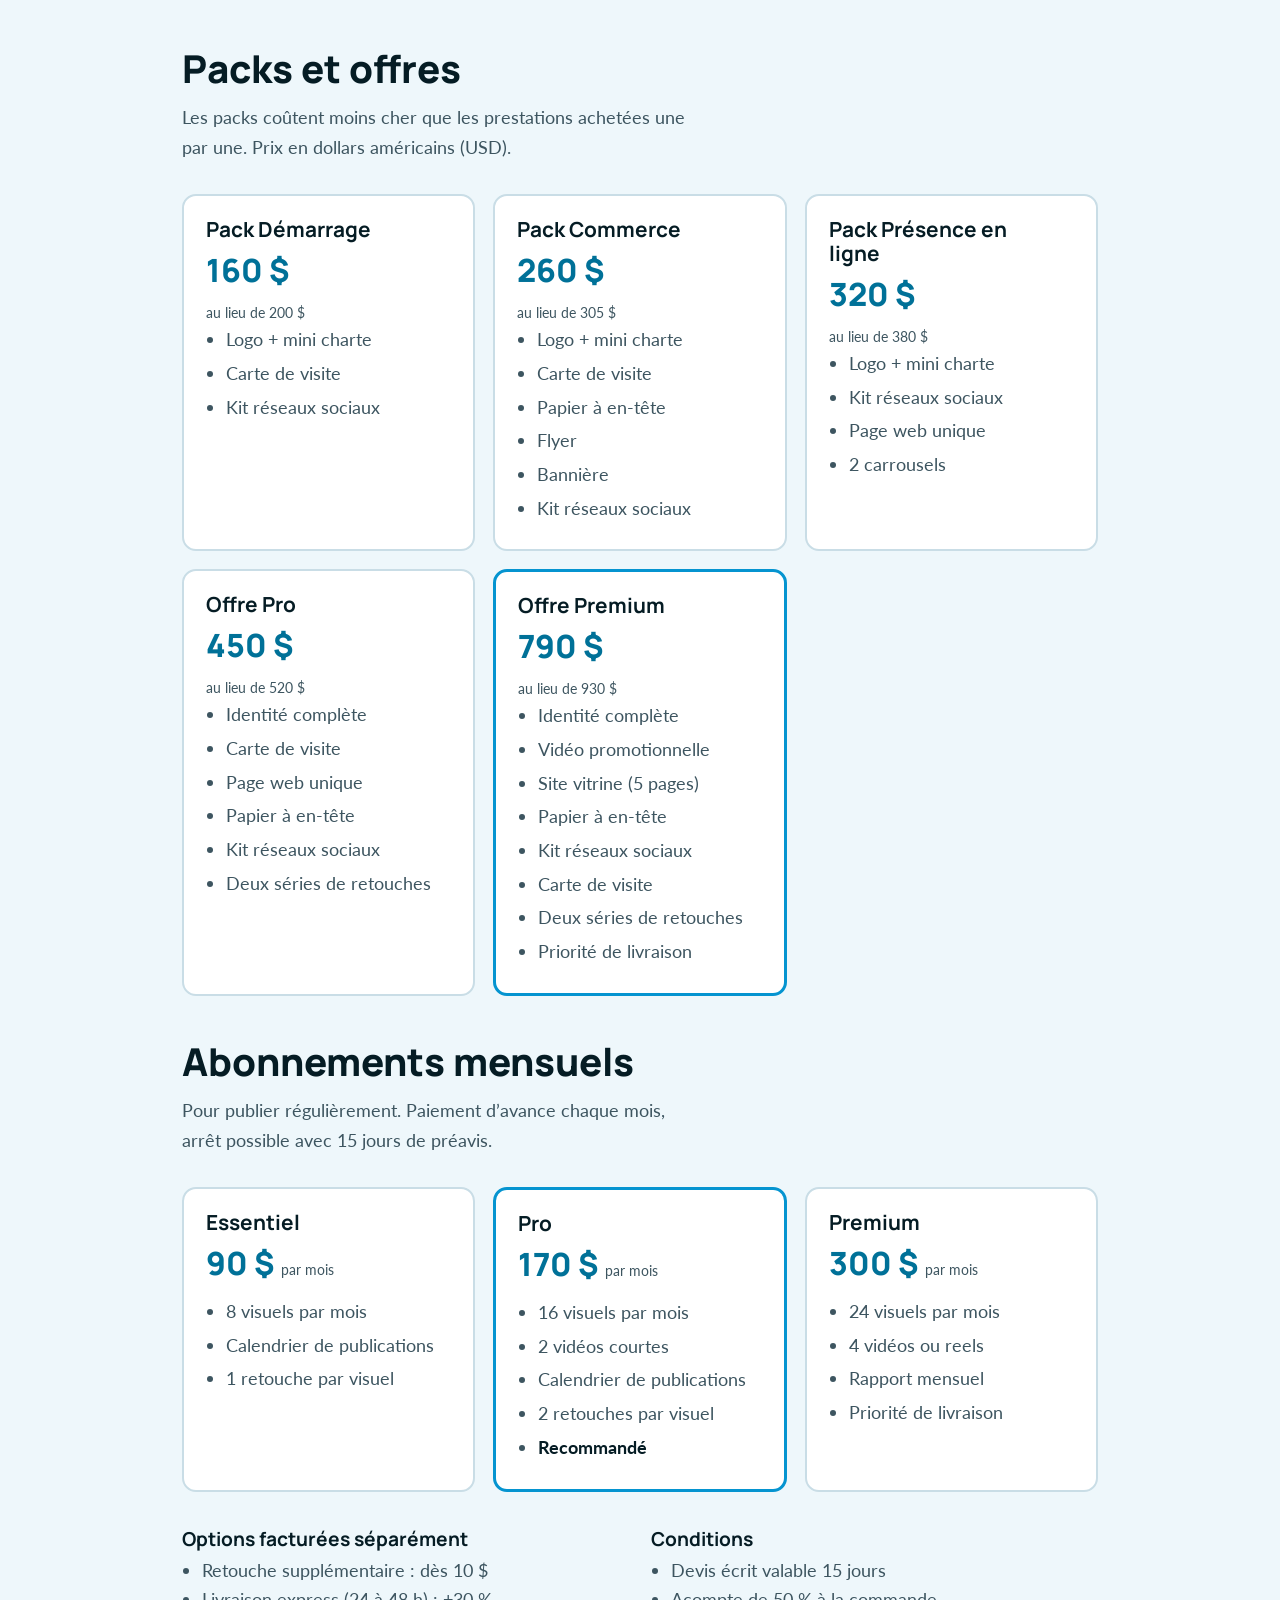
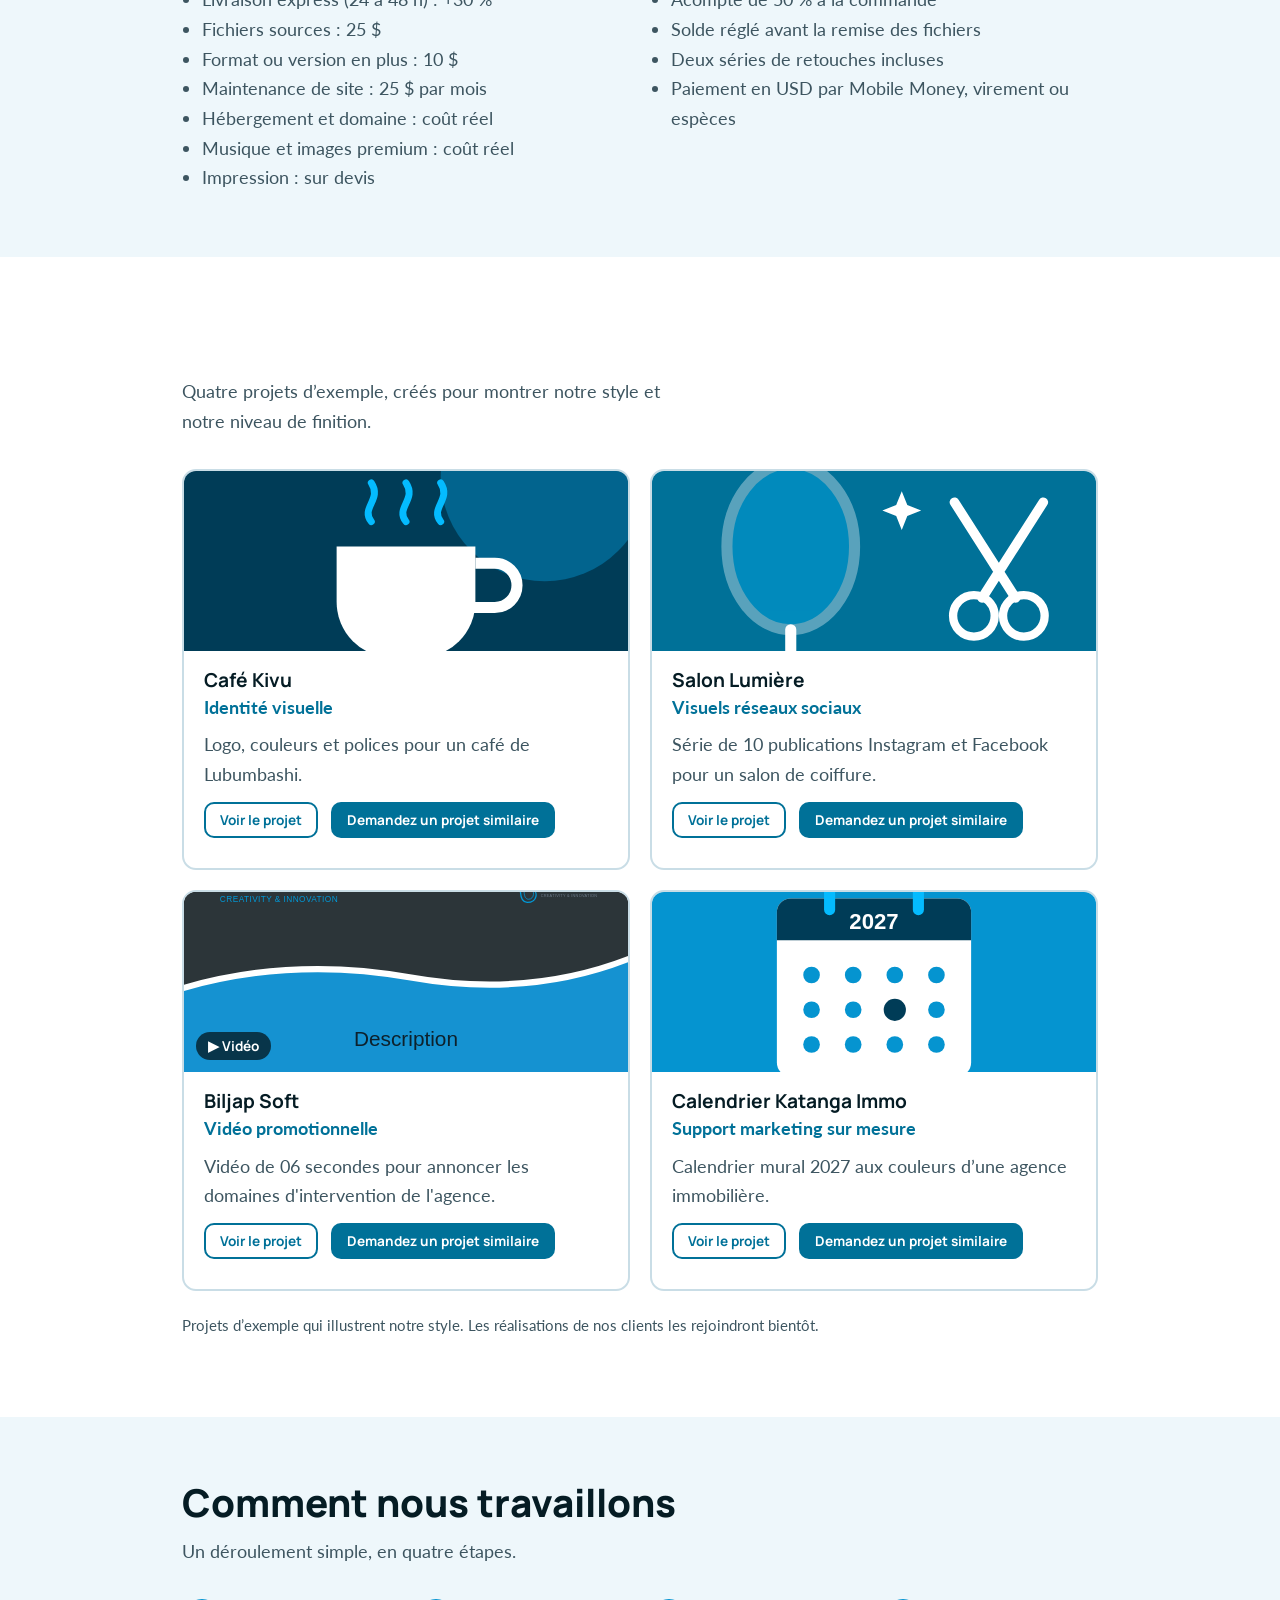
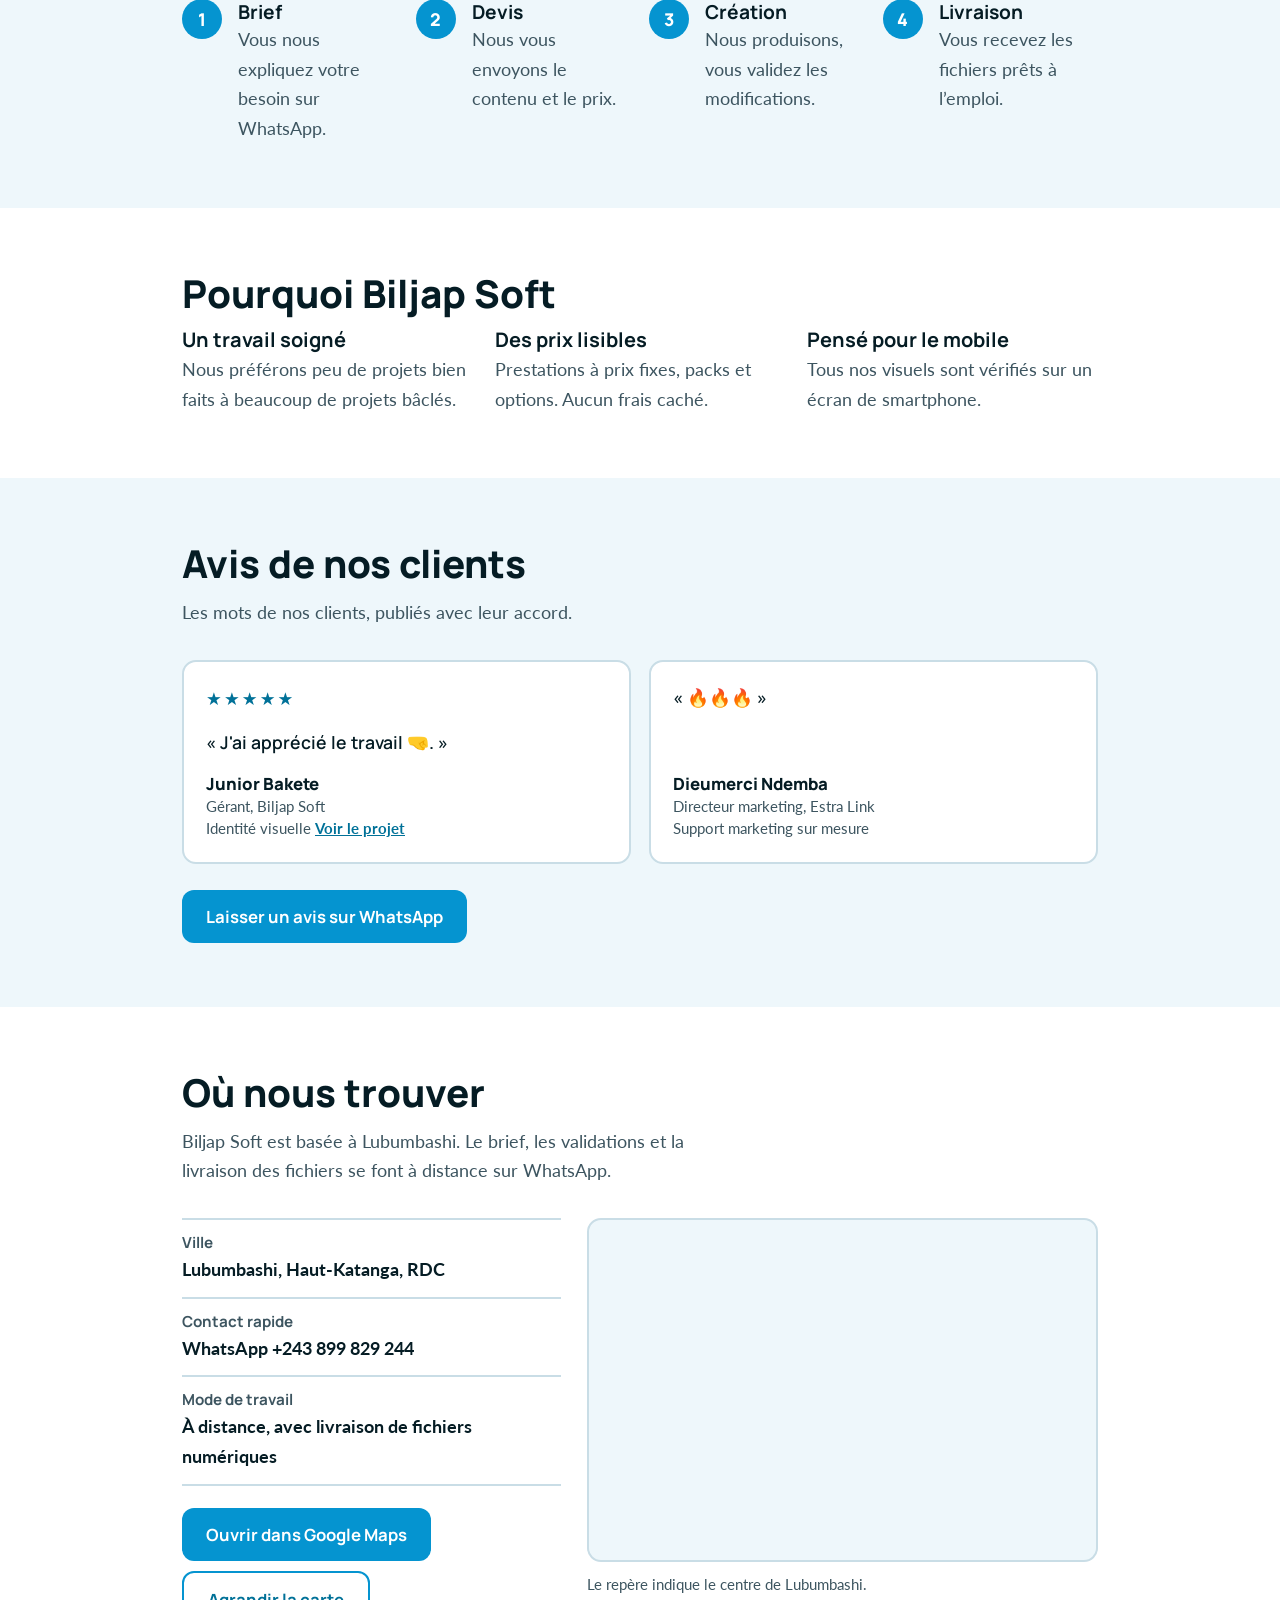
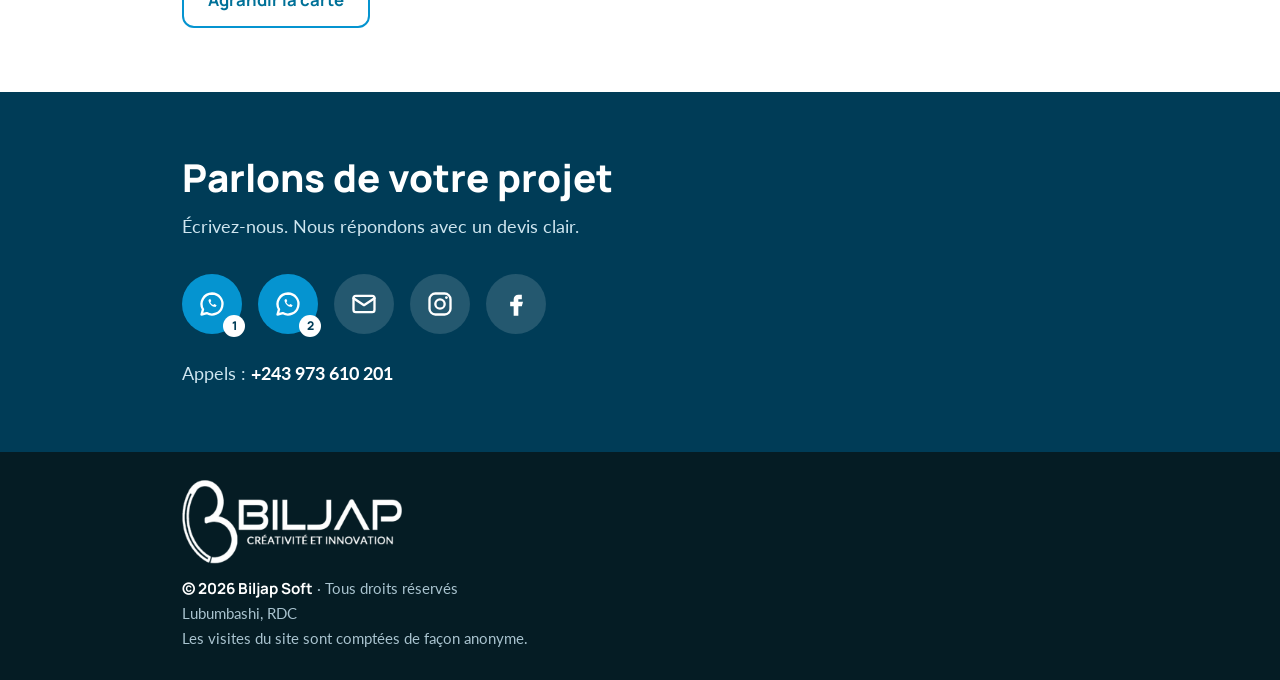
==== commit 03aa34cf: "Update index.html" ====
--- a/index.html
+++ b/index.html
@@ -14,7 +14,7 @@
 <link rel="stylesheet" href="assets/navbar.css?v=2">
 <script src="assets/script.js" defer></script>
 <script src="assets/navbar.js?v=2" defer></script>
-<script src="assets/portfolio-video.js?v=2" defer></script>
+<script src="assets/portfolio-video.js?v=3" defer></script>
 <script src="assets/avis.js?v=3" defer></script>
 <script src="assets/supabase-config.js" defer></script>
 <script src="assets/visites.js" defer></script>
@@ -92,7 +92,7 @@
     <div class="works">
       <article class="work"><div class="thumb" style="padding:0;display:block"><img src="assets/projet-cafe-kivu.svg" alt="Tasse de café fumante" width="320" height="180" style="width:100%;height:180px;object-fit:cover;display:block"></div><div class="t"><h3>Café Kivu</h3><div class="k">Identité visuelle</div><p>Logo, couleurs et polices pour un café de Lubumbashi.</p><a class="sec" href="projet.html?id=cafe-kivu">Voir le projet</a> <a href="https://wa.me/243899829244?text=Bonjour%2C%20je%20souhaite%20une%20identit%C3%A9%20visuelle%20comme%20Caf%C3%A9%20Kivu.">Demandez un projet similaire</a></div></article>
       <article class="work"><div class="thumb" style="padding:0;display:block"><img src="assets/projet-salon-lumiere.svg" alt="Miroir et ciseaux de coiffure" width="320" height="180" style="width:100%;height:180px;object-fit:cover;display:block"></div><div class="t"><h3>Salon Lumière</h3><div class="k">Visuels réseaux sociaux</div><p>Série de 10 publications Instagram et Facebook pour un salon de coiffure.</p><a class="sec" href="projet.html?id=salon-lumiere">Voir le projet</a> <a href="https://wa.me/243899829244?text=Bonjour%2C%20je%20souhaite%20des%20visuels%20comme%20Salon%20Lumi%C3%A8re.">Demandez un projet similaire</a></div></article>
-      <article class="work"><div class="thumb" style="padding:0;display:block"><img src="assets/projet-mukuba-fitness.mp4" alt="Haltère avec bouton de lecture vidéo" width="320" height="180" style="width:100%;height:180px;object-fit:cover;display:block"></div><div class="t"><h3>Biljap Soft</h3><div class="k">Vidéo promotionnelle</div><p>Vidéo de 06 secondes pour annoncer les domaines d'intervention de l'agence.</p><a class="sec" href="projet.html?id=mukuba-fitness">Voir le projet</a> <a href="https://wa.me/243899829244?text=Bonjour%2C%20je%20souhaite%20une%20vid%C3%A9o%20comme%20Mukuba%20Fitness.">Demandez un projet similaire</a></div></article>
+      <article class="work"><div class="thumb" style="padding:0;display:block"><img src="assets/projet-mukuba-fitness.svg" alt="Haltère avec bouton de lecture vidéo" width="320" height="180" style="width:100%;height:180px;object-fit:cover;display:block"></div><div class="t"><h3>Biljap Soft</h3><div class="k">Vidéo promotionnelle</div><p>Vidéo de 06 secondes pour annoncer les domaines d'intervention de l'agence.</p><a class="sec" href="projet.html?id=biljap-annonce">Voir le projet</a> <a href="https://wa.me/243899829244?text=Bonjour%2C%20je%20souhaite%20une%20vid%C3%A9o%20comme%20Mukuba%20Fitness.">Demandez un projet similaire</a></div></article>
       <article class="work"><div class="thumb" style="padding:0;display:block"><img src="assets/projet-calendrier-katanga.svg" alt="Calendrier mural 2027" width="320" height="180" style="width:100%;height:180px;object-fit:cover;display:block"></div><div class="t"><h3>Calendrier Katanga Immo</h3><div class="k">Support marketing sur mesure</div><p>Calendrier mural 2027 aux couleurs d’une agence immobilière.</p><a class="sec" href="projet.html?id=calendrier-katanga-immo">Voir le projet</a> <a href="https://wa.me/243899829244?text=Bonjour%2C%20je%20souhaite%20un%20calendrier%20comme%20Katanga%20Immo.">Demandez un projet similaire</a></div></article>
     </div>
     <p class="note">Projets d’exemple qui illustrent notre style. Les réalisations de nos clients les rejoindront bientôt.</p>
